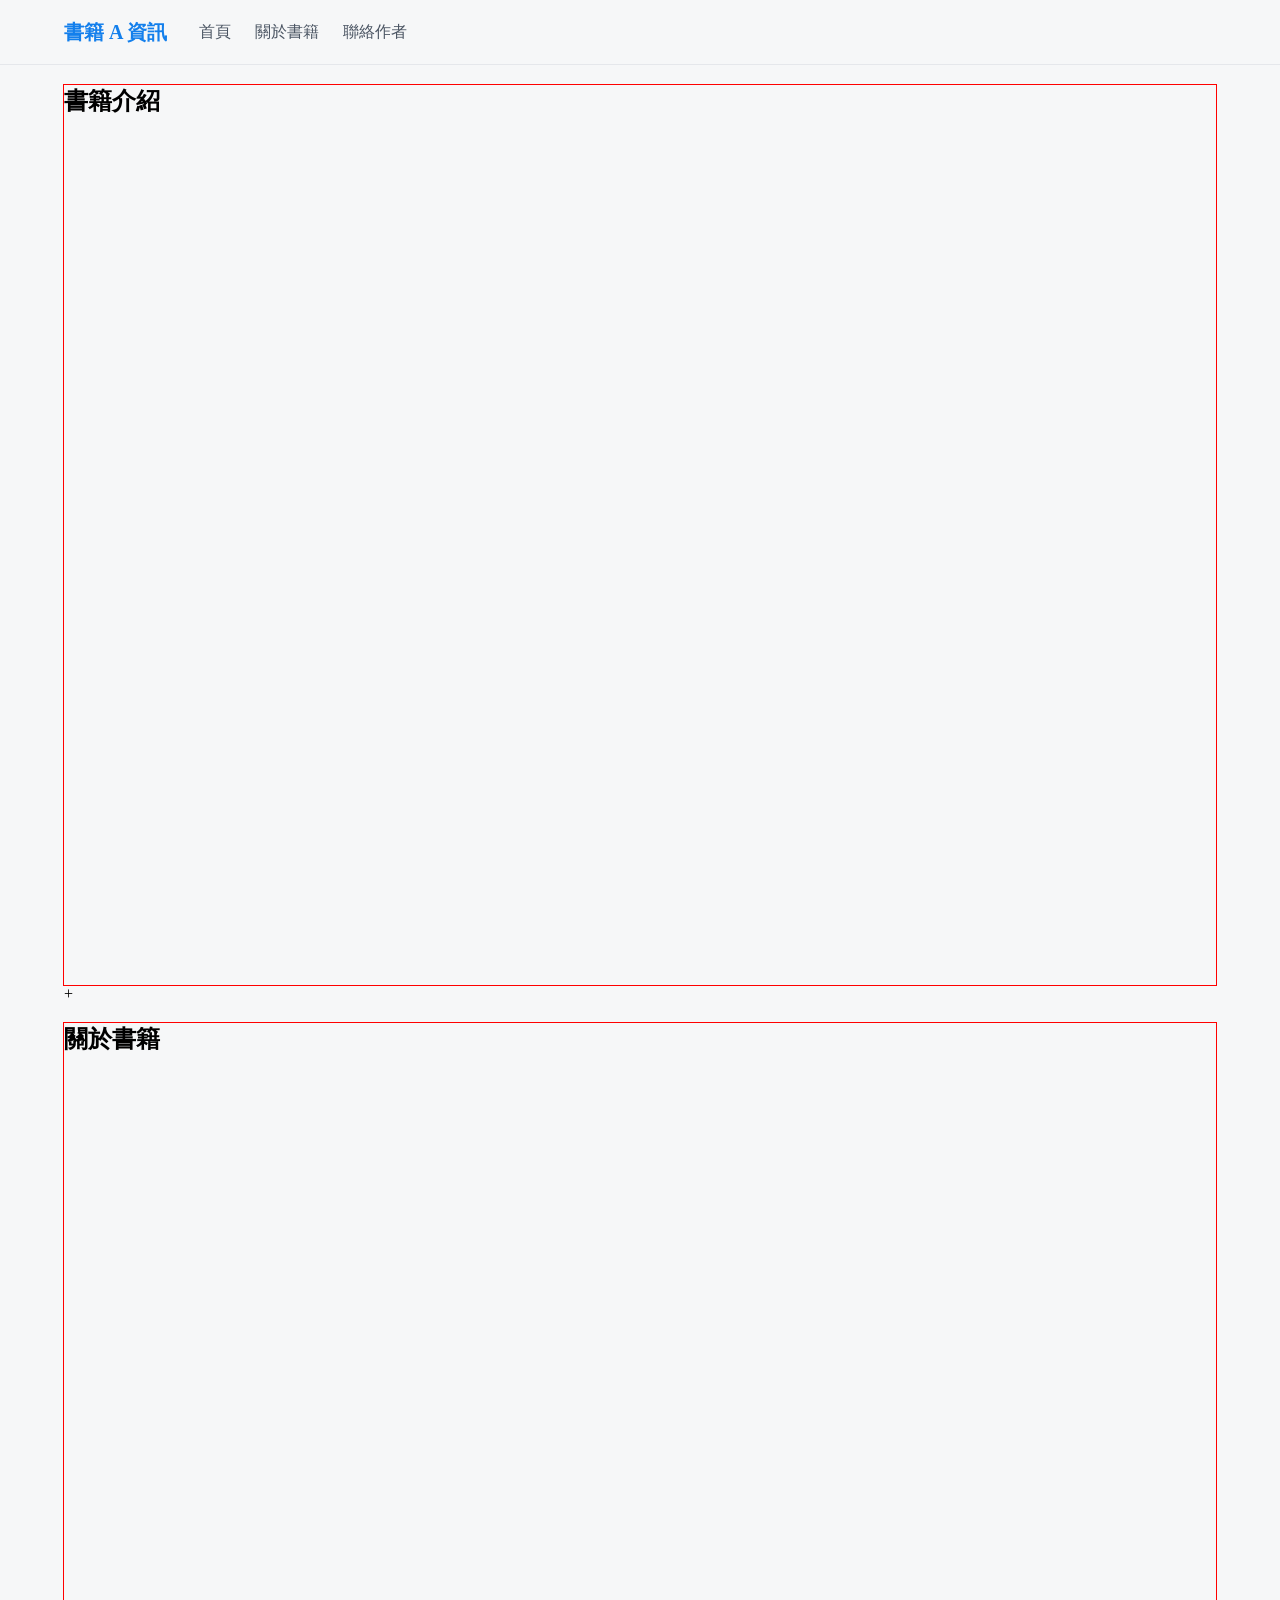
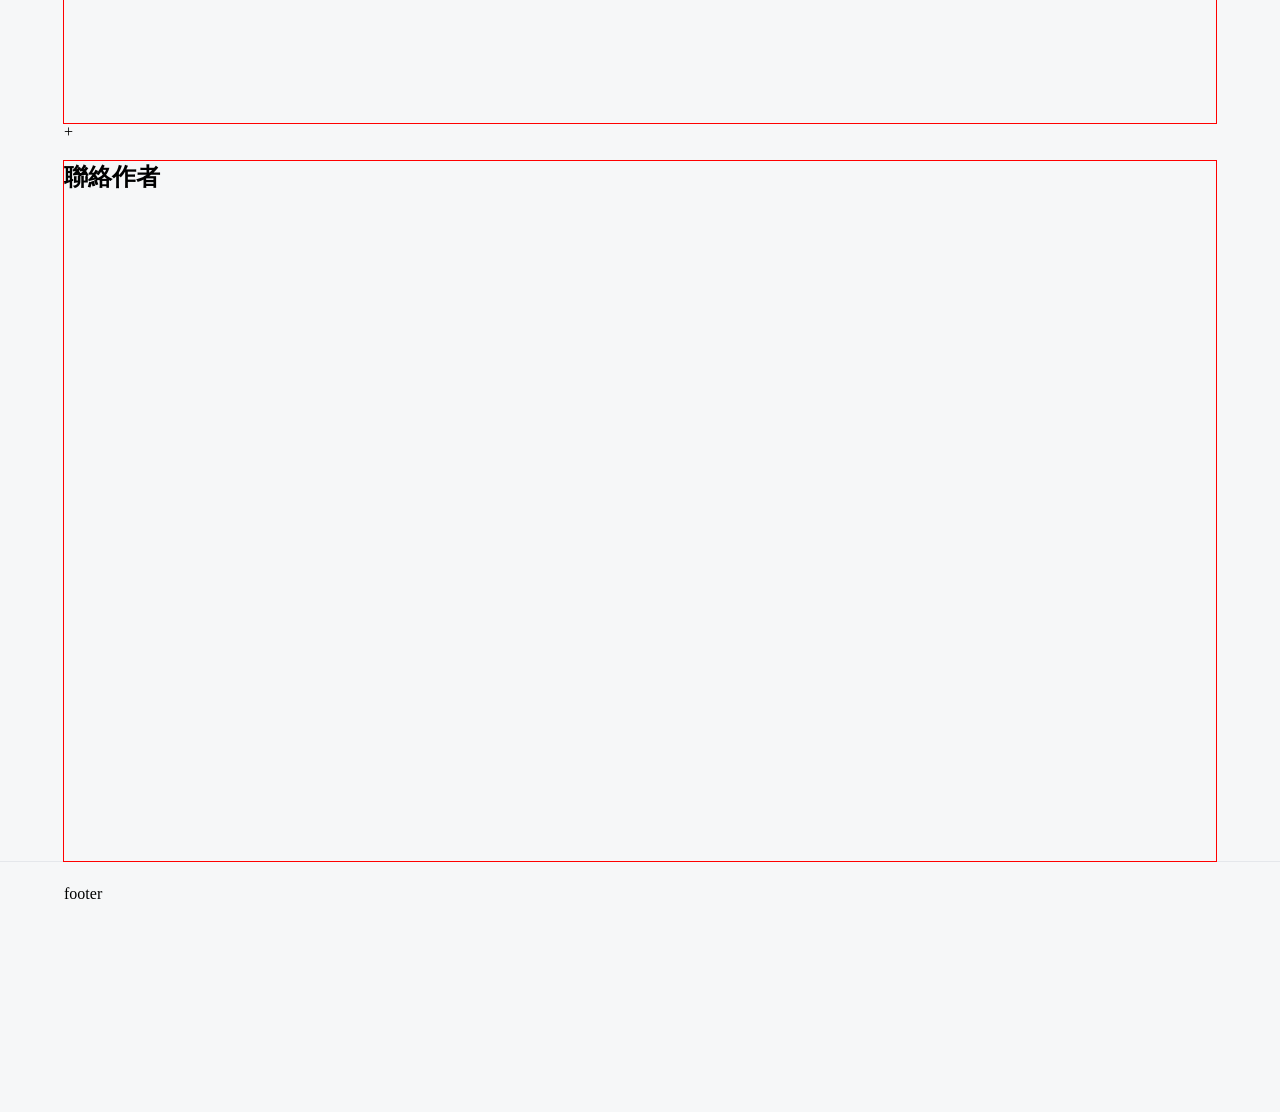
==== src/book.html @ ffba0436 "feat(book): 導覽列項目樣式設定" ====
<!DOCTYPE html>
<html lang="zh-Hant">
  <head>
    <meta charset="UTF-8" />
    <meta name="viewport" content="width=device-width, initial-scale=1.0" />
    <title>書籍 A 資訊</title>
    <link rel="stylesheet" href="book.min.css" />
  </head>
  <body>
    <section>
      <header>
        <div class="container">
          <div>
            <strong class="book-brand">書籍 A 資訊</strong>
            <nav aria-label="書籍頁導覽">
              <a href="#home">首頁</a>
              <a href="#book">關於書籍</a>
              <a href="#contact">聯絡作者</a>
            </nav>
          </div>
        </div>
      </header>
      <main class="wrapper">
        <div id="home" class="home"><h1>書籍介紹</h1></div>
+        <div id="book" class="page"><h2>關於書籍</h2></div>
+        <div id="contact" class="page"><h2>聯絡作者</h2></div>
      </main>
      <footer>
        <div class="container">
          <div>footer</div>
        </div>
      </footer>
    </section>
  </body>
</html>
---- src/book.min.css ----
:root{--primary-color: #137fec;--background-color: #f6f7f8;--text-color: #4b5563;--border-color: #e5e7eb;--gray-color-100: #f3f4f6;--gray-color-500: #6b7280;--header-color: #111827}:root{--search-bar-display: flex;--aside-display: block;--book-min-width: 256px;--container-padding-left: 2rem;--container-padding-right: 2rem;--nav-display: flex}@media(max-width: 1024px){:root{--search-bar-display: none;--aside-display: none;--book-min-width: 200px}}@media(max-width: 640px){:root{--container-padding-left: 1.5rem;--container-padding-right: 1.5rem;--nav-display: none}}header{border-bottom:solid 1px var(--border-color);background-color:var(--background-color);position:sticky;top:0;z-index:50}header div.container>div{gap:2rem}header .book-brand{margin:0px;font-size:1.25rem;font-weight:700;line-height:1.75rem;color:var(--primary-color)}header nav{display:var(--nav-display);gap:1.5rem}section{width:100%}section div.container{max-width:90vw;margin:0px auto;padding-left:var(--container-padding-left);padding-right:var(--container-padding-right)}section div.container>div{width:100%;height:4rem;display:flex;align-items:center}section main.wrapper{max-width:90vw;margin:0 auto;padding-left:var(--container-padding-left);padding-right:var(--container-padding-right)}section main.wrapper>div{outline:solid 1px red}section main.wrapper>div.home{height:100vh}section main.wrapper>div.page{min-height:700px}a{color:var(--text-color);text-decoration:inherit}a:hover{color:var(--primary-color)}footer{border-top:1px solid var(--border-color);height:250px}html,body{margin:0;padding:0}body{background-color:var(--background-color)}/*# sourceMappingURL=book.min.css.map */
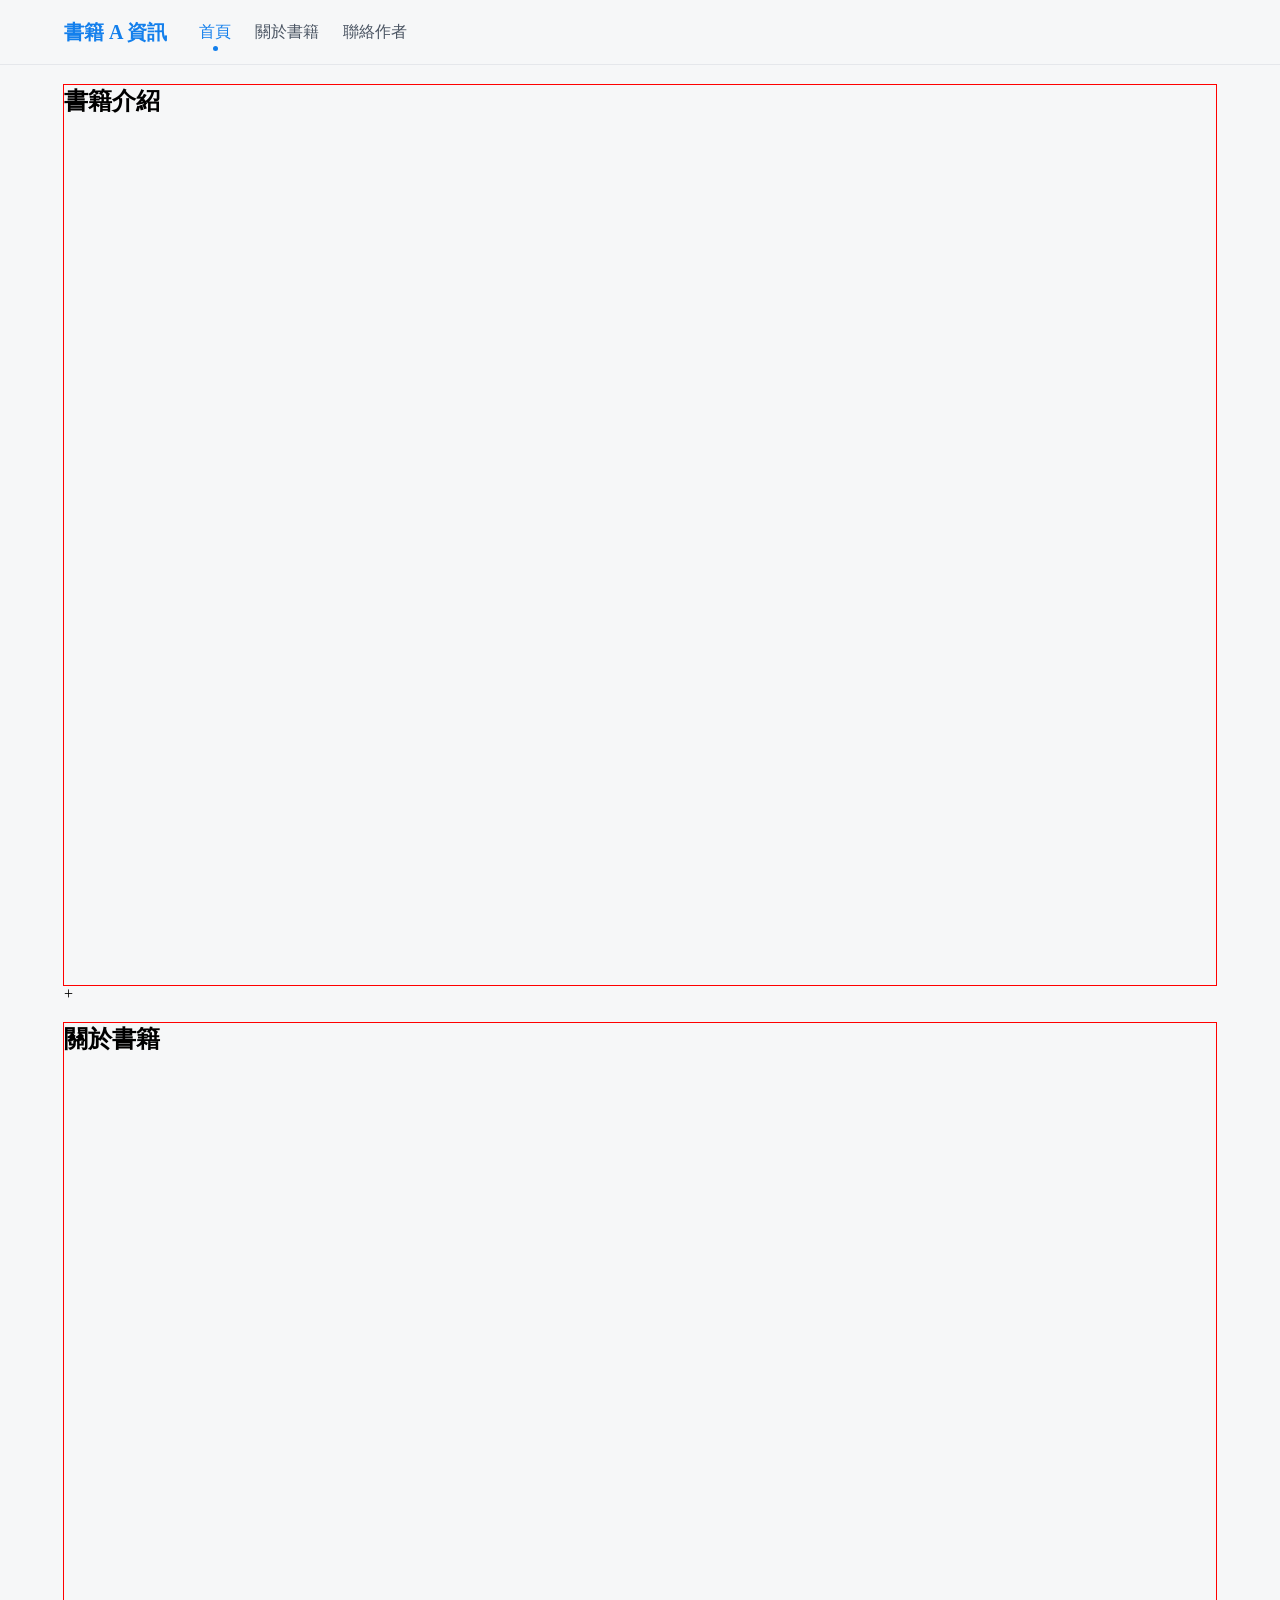
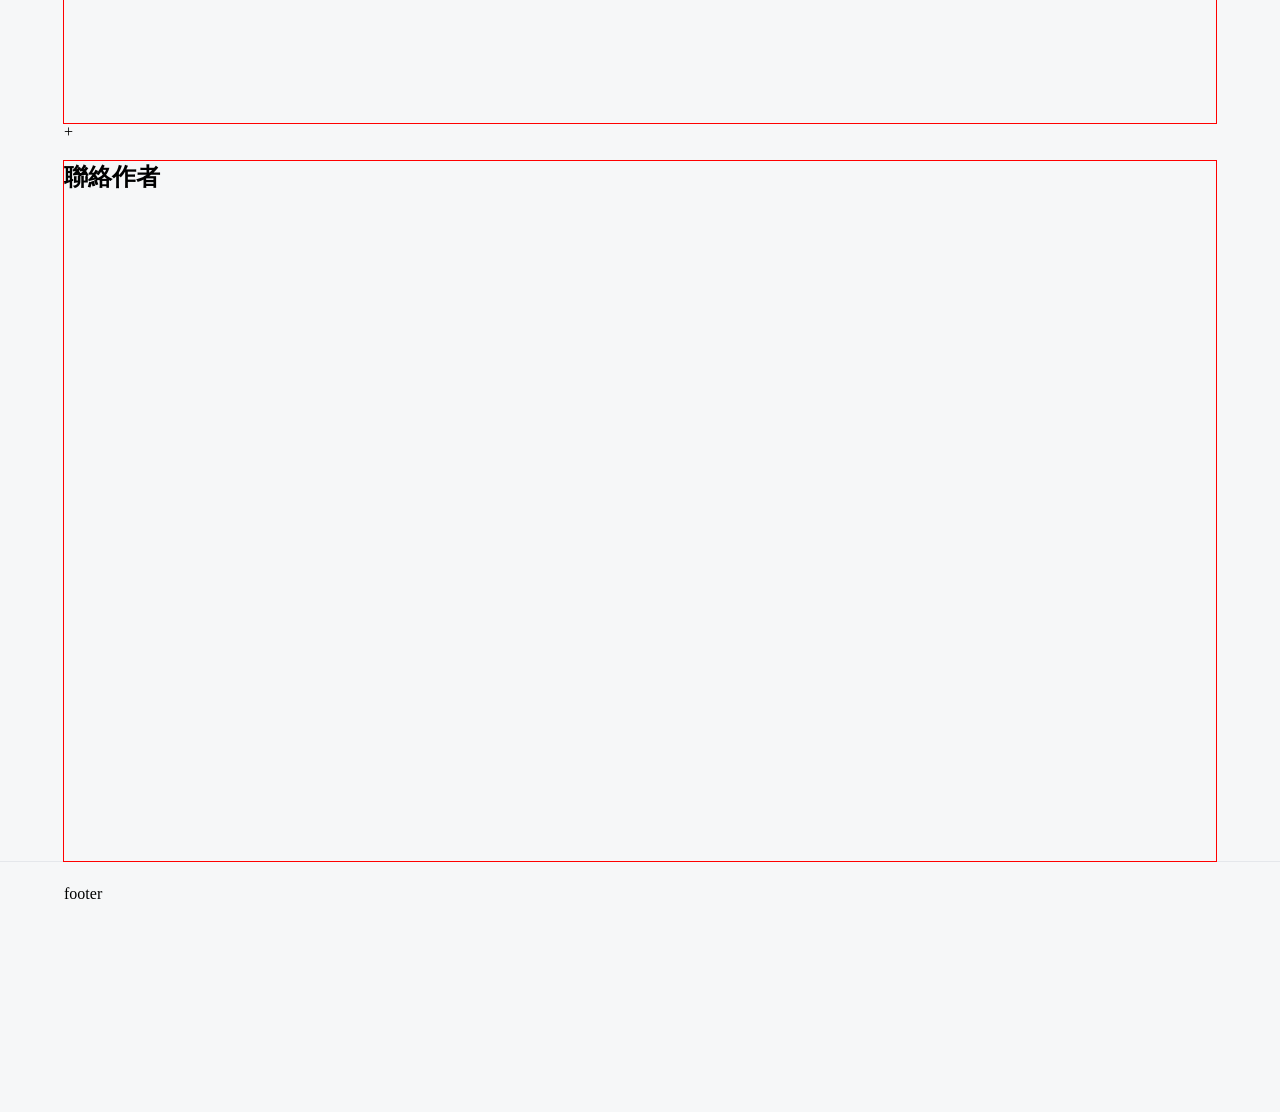
==== commit 73178d89: "feat(book): 目前瀏覽項目樣式設定" ====
--- a/src/book.html
+++ b/src/book.html
@@ -13,7 +13,7 @@
           <div>
             <strong class="book-brand">書籍 A 資訊</strong>
             <nav aria-label="書籍頁導覽">
-              <a href="#home">首頁</a>
+              <a href="#home" class="active">首頁</a>
               <a href="#book">關於書籍</a>
               <a href="#contact">聯絡作者</a>
             </nav>
--- a/src/book.min.css
+++ b/src/book.min.css
@@ -1 +1 @@
-:root{--primary-color: #137fec;--background-color: #f6f7f8;--text-color: #4b5563;--border-color: #e5e7eb;--gray-color-100: #f3f4f6;--gray-color-500: #6b7280;--header-color: #111827}:root{--search-bar-display: flex;--aside-display: block;--book-min-width: 256px;--container-padding-left: 2rem;--container-padding-right: 2rem;--nav-display: flex}@media(max-width: 1024px){:root{--search-bar-display: none;--aside-display: none;--book-min-width: 200px}}@media(max-width: 640px){:root{--container-padding-left: 1.5rem;--container-padding-right: 1.5rem;--nav-display: none}}header{border-bottom:solid 1px var(--border-color);background-color:var(--background-color);position:sticky;top:0;z-index:50}header div.container>div{gap:2rem}header .book-brand{margin:0px;font-size:1.25rem;font-weight:700;line-height:1.75rem;color:var(--primary-color)}header nav{display:var(--nav-display);gap:1.5rem}section{width:100%}section div.container{max-width:90vw;margin:0px auto;padding-left:var(--container-padding-left);padding-right:var(--container-padding-right)}section div.container>div{width:100%;height:4rem;display:flex;align-items:center}section main.wrapper{max-width:90vw;margin:0 auto;padding-left:var(--container-padding-left);padding-right:var(--container-padding-right)}section main.wrapper>div{outline:solid 1px red}section main.wrapper>div.home{height:100vh}section main.wrapper>div.page{min-height:700px}a{color:var(--text-color);text-decoration:inherit}a:hover{color:var(--primary-color)}footer{border-top:1px solid var(--border-color);height:250px}html,body{margin:0;padding:0}body{background-color:var(--background-color)}/*# sourceMappingURL=book.min.css.map */+:root{--primary-color: #137fec;--background-color: #f6f7f8;--text-color: #4b5563;--border-color: #e5e7eb;--gray-color-100: #f3f4f6;--gray-color-500: #6b7280;--header-color: #111827}:root{--search-bar-display: flex;--aside-display: block;--book-min-width: 256px;--container-padding-left: 2rem;--container-padding-right: 2rem;--nav-display: flex}@media(max-width: 1024px){:root{--search-bar-display: none;--aside-display: none;--book-min-width: 200px}}@media(max-width: 640px){:root{--container-padding-left: 1.5rem;--container-padding-right: 1.5rem;--nav-display: none}}header{border-bottom:solid 1px var(--border-color);background-color:var(--background-color);position:sticky;top:0;z-index:50}header div.container>div{gap:2rem}header .book-brand{margin:0px;font-size:1.25rem;font-weight:700;line-height:1.75rem;color:var(--primary-color)}header nav{display:var(--nav-display);gap:1.5rem}header nav .active{position:relative;color:var(--primary-color)}header nav .active::after{content:"";width:5px;height:5px;background-color:var(--primary-color);border-radius:50%;position:absolute;left:calc(50% - 2.5px);bottom:-8px}section{width:100%}section div.container{max-width:90vw;margin:0px auto;padding-left:var(--container-padding-left);padding-right:var(--container-padding-right)}section div.container>div{width:100%;height:4rem;display:flex;align-items:center}section main.wrapper{max-width:90vw;margin:0 auto;padding-left:var(--container-padding-left);padding-right:var(--container-padding-right)}section main.wrapper>div{outline:solid 1px red}section main.wrapper>div[id]{scroll-margin-top:var(--book-header-offset)}section main.wrapper>div.home{height:100vh}section main.wrapper>div.page{min-height:700px}a{color:var(--text-color);text-decoration:inherit}a:hover{color:var(--primary-color)}footer{border-top:1px solid var(--border-color);height:250px}html,body{margin:0;padding:0}html{--book-header-offset: 5rem;scroll-behavior:smooth}body{background-color:var(--background-color)}@media(prefers-reduced-motion: reduce){html{scroll-behavior:auto}}/*# sourceMappingURL=book.min.css.map */
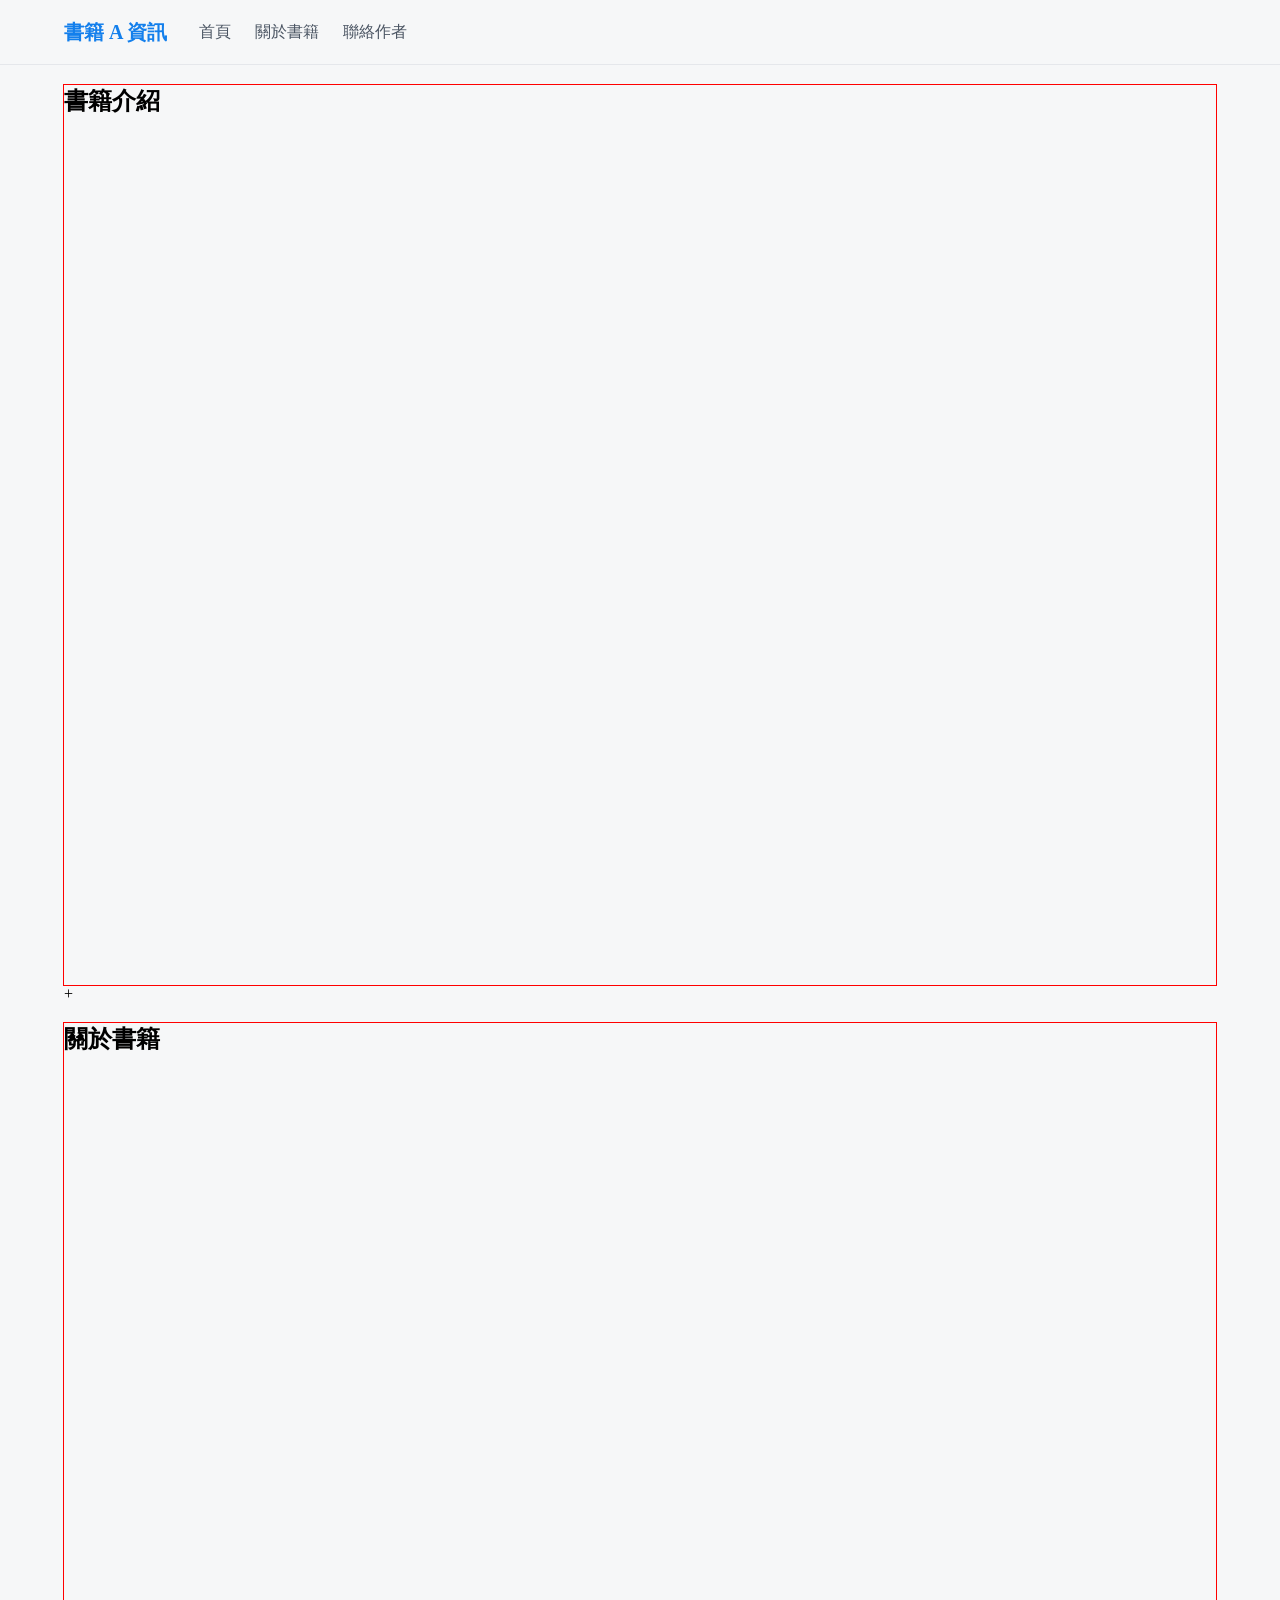
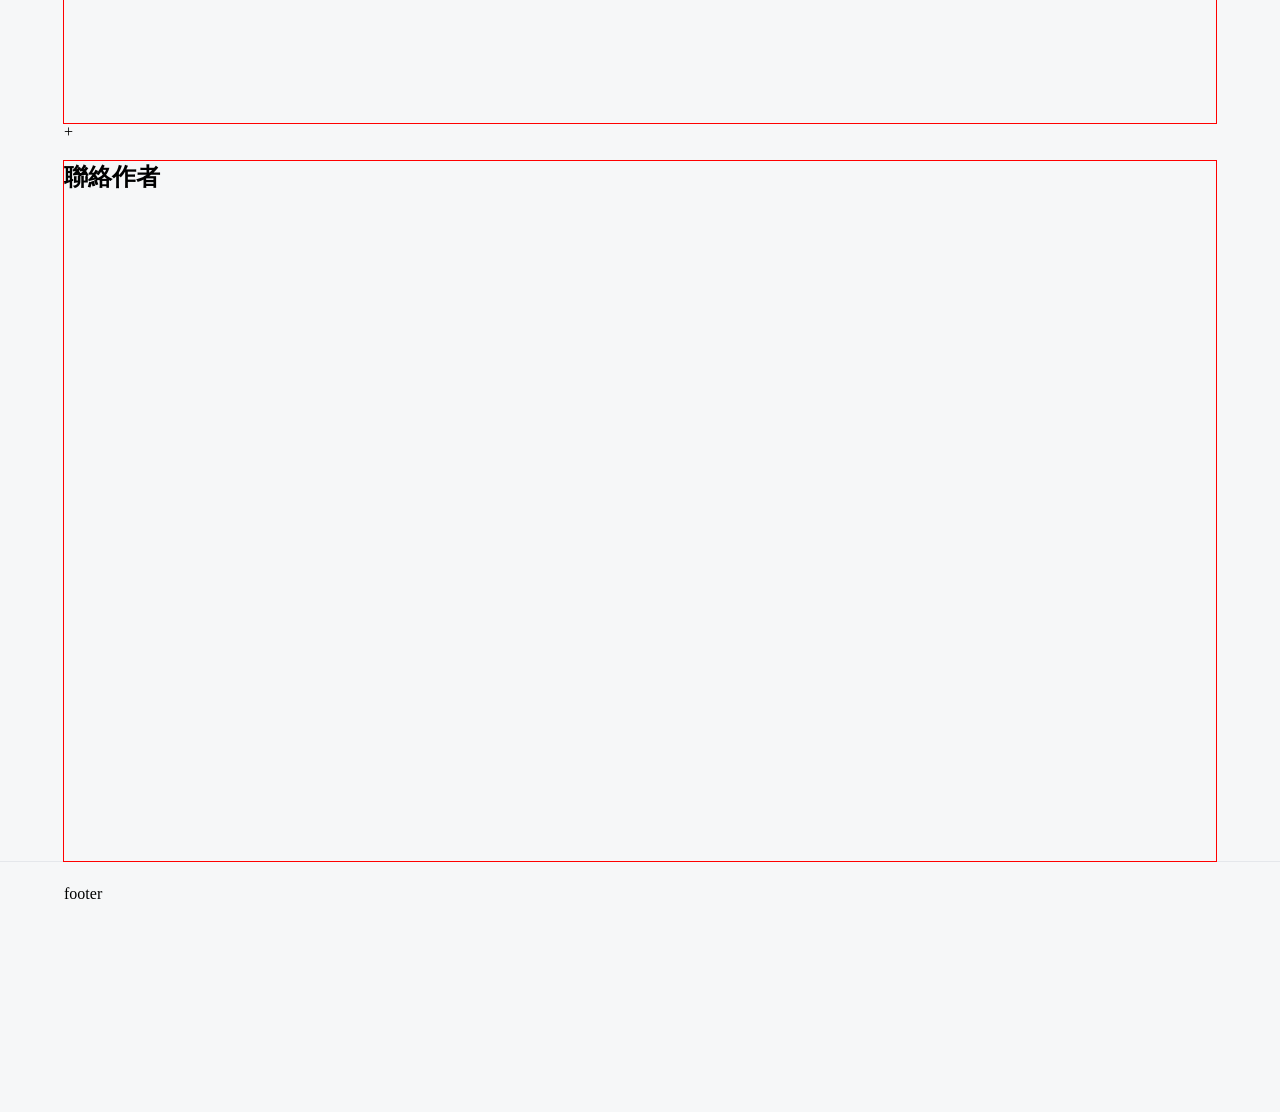
==== commit 61c1d1a9: "feat(book): 導覽列目前項目切換實作" ====
--- a/src/book.html
+++ b/src/book.html
@@ -31,5 +31,6 @@
         </div>
       </footer>
     </section>
+    <script src="./main.js"></script>
   </body>
 </html>
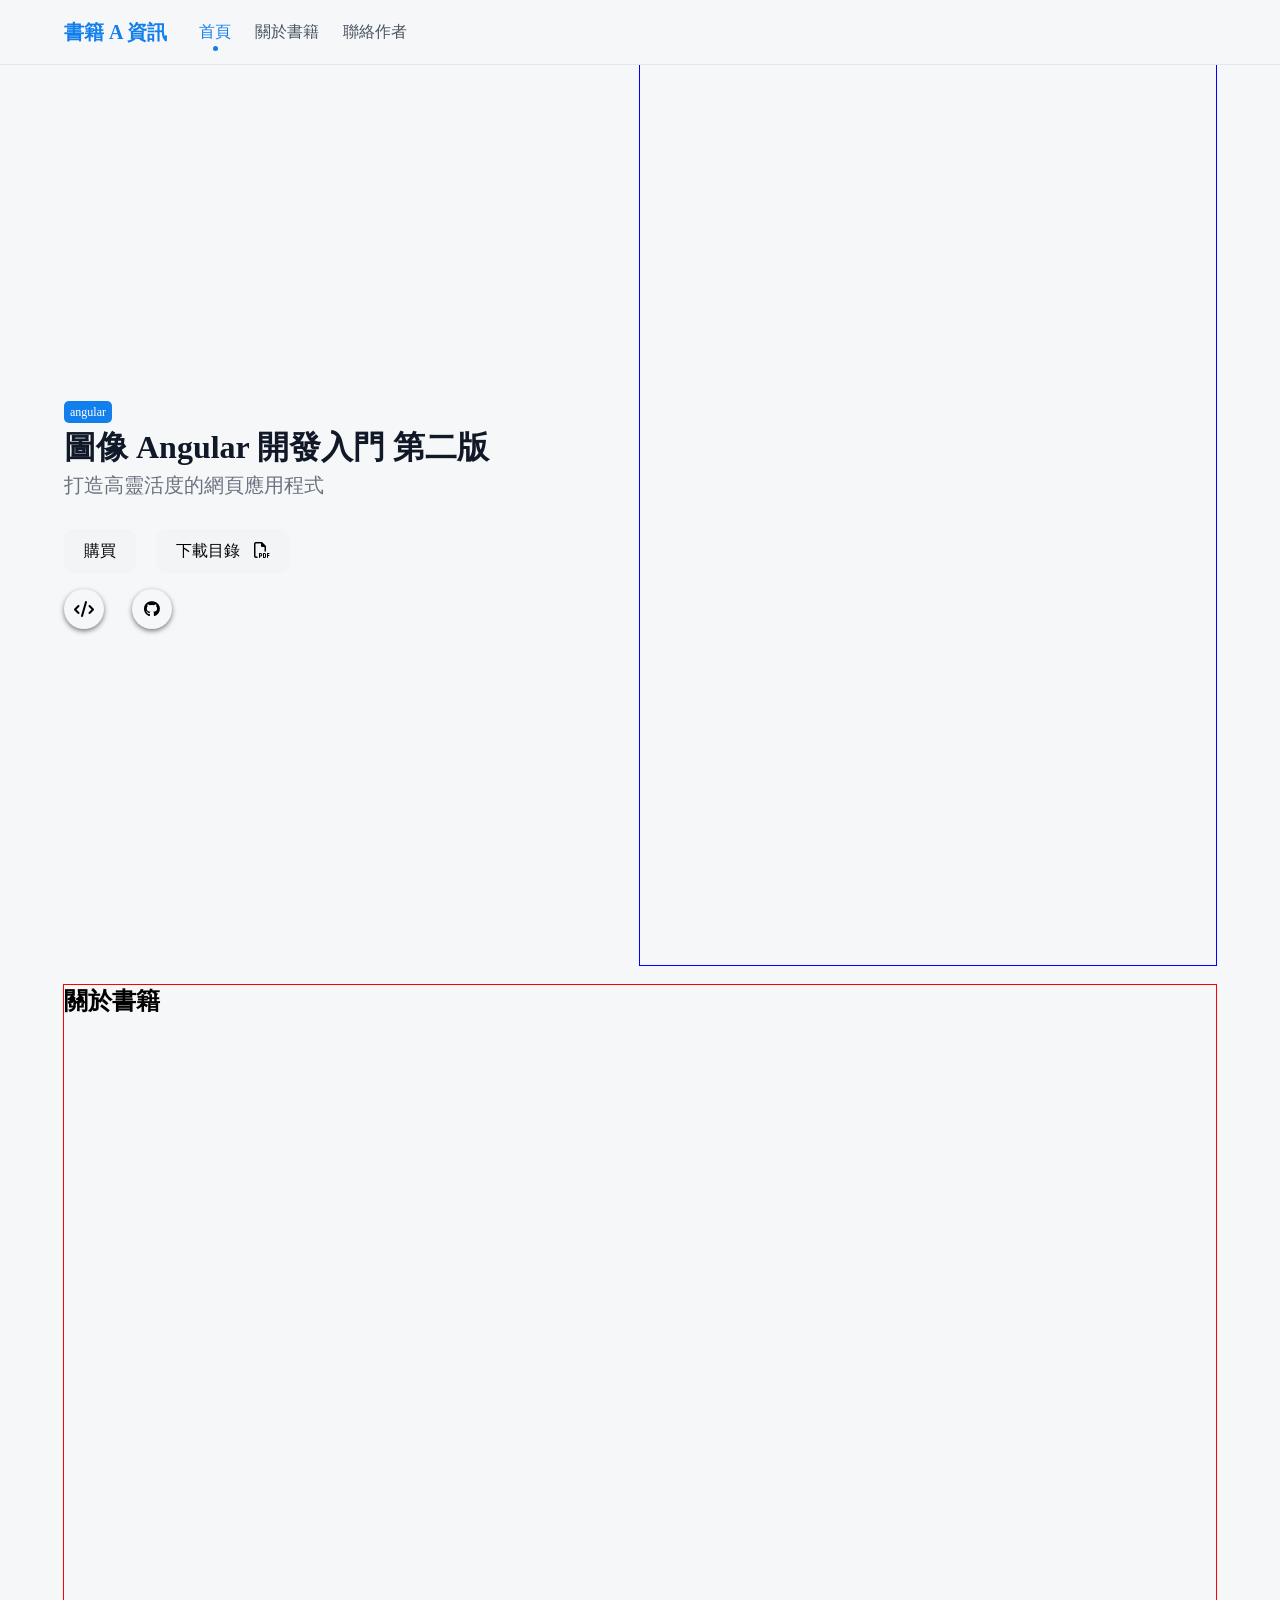
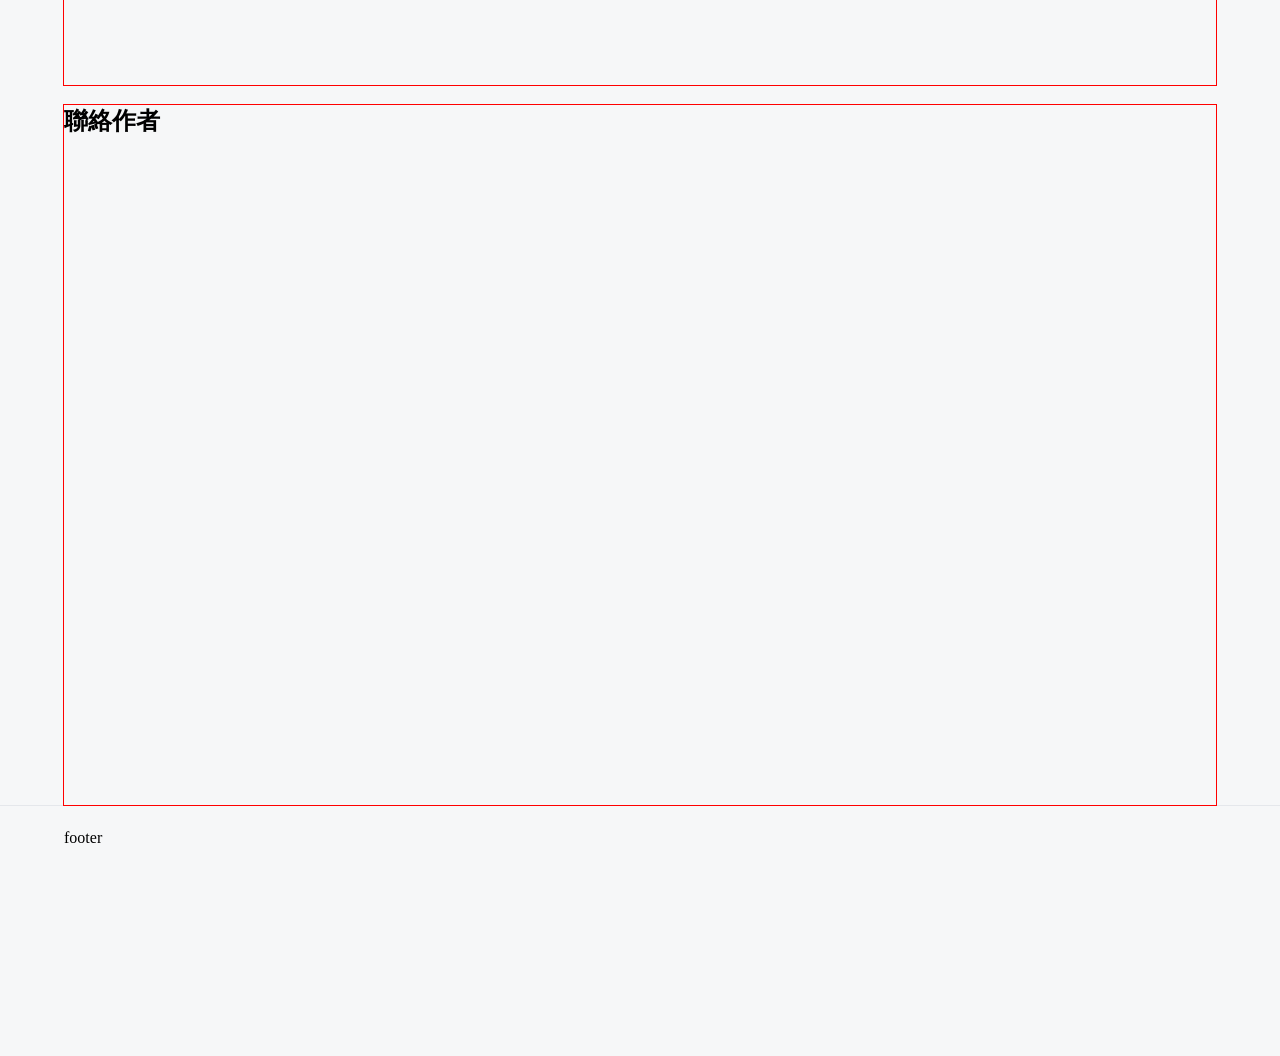
==== commit 27a7f7b6: "feat(book): 首頁文字結構與樣式設定" ====
--- a/src/book.html
+++ b/src/book.html
@@ -5,6 +5,7 @@
     <meta name="viewport" content="width=device-width, initial-scale=1.0" />
     <title>書籍 A 資訊</title>
     <link rel="stylesheet" href="book.min.css" />
+    <link rel="stylesheet" href="https://cdnjs.cloudflare.com/ajax/libs/font-awesome/6.6.0/css/all.min.css" />
   </head>
   <body>
     <section>
@@ -21,9 +22,24 @@
         </div>
       </header>
       <main class="wrapper">
-        <div id="home" class="home"><h1>書籍介紹</h1></div>
-+        <div id="book" class="page"><h2>關於書籍</h2></div>
-+        <div id="contact" class="page"><h2>聯絡作者</h2></div>
+        <div id="home" class="home">
+          <div class="text">
+            <span>angular</span>
+            <h3>圖像 Angular 開發入門 第二版</h3>
+            <strong>打造高靈活度的網頁應用程式</strong>
+            <div class="button">
+              <button type="button">購買</button>
+              <button type="button">下載目錄 <i class="fa-regular fa-file-pdf"></i></button>
+            </div>
+            <div class="icons">
+              <div class="icon"><i class="fa-solid fa-code"></i></div>
+              <div class="icon"><i class="fa-brands fa-github"></i></div>
+            </div>
+          </div>
+          <div class="image"></div>
+        </div>
+        <div id="book" class="page"><h2>關於書籍</h2></div>
+        <div id="contact" class="page"><h2>聯絡作者</h2></div>
       </main>
       <footer>
         <div class="container">
--- a/src/book.min.css
+++ b/src/book.min.css
@@ -1 +1 @@
-:root{--primary-color: #137fec;--background-color: #f6f7f8;--text-color: #4b5563;--border-color: #e5e7eb;--gray-color-100: #f3f4f6;--gray-color-500: #6b7280;--header-color: #111827}:root{--search-bar-display: flex;--aside-display: block;--book-min-width: 256px;--container-padding-left: 2rem;--container-padding-right: 2rem;--nav-display: flex}@media(max-width: 1024px){:root{--search-bar-display: none;--aside-display: none;--book-min-width: 200px}}@media(max-width: 640px){:root{--container-padding-left: 1.5rem;--container-padding-right: 1.5rem;--nav-display: none}}header{border-bottom:solid 1px var(--border-color);background-color:var(--background-color);position:sticky;top:0;z-index:50}header div.container>div{gap:2rem}header .book-brand{margin:0px;font-size:1.25rem;font-weight:700;line-height:1.75rem;color:var(--primary-color)}header nav{display:var(--nav-display);gap:1.5rem}header nav .active{position:relative;color:var(--primary-color)}header nav .active::after{content:"";width:5px;height:5px;background-color:var(--primary-color);border-radius:50%;position:absolute;left:calc(50% - 2.5px);bottom:-8px}section{width:100%}section div.container{max-width:90vw;margin:0px auto;padding-left:var(--container-padding-left);padding-right:var(--container-padding-right)}section div.container>div{width:100%;height:4rem;display:flex;align-items:center}section main.wrapper{max-width:90vw;margin:0 auto;padding-left:var(--container-padding-left);padding-right:var(--container-padding-right)}section main.wrapper>div{outline:solid 1px red}section main.wrapper>div[id]{scroll-margin-top:var(--book-header-offset)}section main.wrapper>div.home{height:100vh}section main.wrapper>div.page{min-height:700px}a{color:var(--text-color);text-decoration:inherit}a:hover{color:var(--primary-color)}footer{border-top:1px solid var(--border-color);height:250px}html,body{margin:0;padding:0}html{--book-header-offset: 5rem;scroll-behavior:smooth}body{background-color:var(--background-color)}@media(prefers-reduced-motion: reduce){html{scroll-behavior:auto}}/*# sourceMappingURL=book.min.css.map */+:root{--primary-color: #137fec;--second-color: #aa8e12;--white-color: #fff;--background-color: #f6f7f8;--text-color: #4b5563;--border-color: #e5e7eb;--gray-color-100: #f3f4f6;--gray-color-500: #6b7280;--header-color: #111827}:root{--search-bar-display: flex;--aside-display: block;--book-min-width: 256px;--container-padding-left: 2rem;--container-padding-right: 2rem;--nav-display: flex}@media(max-width: 1024px){:root{--search-bar-display: none;--aside-display: none;--book-min-width: 200px}}@media(max-width: 640px){:root{--container-padding-left: 1.5rem;--container-padding-right: 1.5rem;--nav-display: none}}header{border-bottom:solid 1px var(--border-color);background-color:var(--background-color);position:sticky;top:0;z-index:50}header div.container>div{gap:2rem}header .book-brand{margin:0px;font-size:1.25rem;font-weight:700;line-height:1.75rem;color:var(--primary-color)}header nav{display:var(--nav-display);gap:1.5rem}header nav .active{position:relative;color:var(--primary-color)}header nav .active::after{content:"";width:5px;height:5px;background-color:var(--primary-color);border-radius:50%;position:absolute;left:calc(50% - 2.5px);bottom:-8px}section{width:100%}section div.container{max-width:90vw;margin:0px auto;padding-left:var(--container-padding-left);padding-right:var(--container-padding-right)}section div.container>div{width:100%;height:4rem;display:flex;align-items:center}section main.wrapper{max-width:90vw;margin:0 auto;padding-left:var(--container-padding-left);padding-right:var(--container-padding-right)}section main.wrapper>div[id]{scroll-margin-top:var(--book-header-offset)}section main.wrapper>div.home{height:100vh}section main.wrapper>div.page{outline:solid 1px red;min-height:700px}a{color:var(--text-color);text-decoration:inherit}a:hover{color:var(--primary-color)}footer{border-top:1px solid var(--border-color);height:250px}div.home{display:flex;justify-content:space-between}div.home>div{width:50%}div.home>div.text{display:flex;flex-direction:column;justify-content:center}div.home>div.text>span{align-self:flex-start;background-color:var(--primary-color);color:var(--white-color);padding:3px 6px;font-size:.75rem;font-weight:400;line-height:1rem;border-radius:5px}div.home>div.text h3{margin:0;font-size:2rem;font-weight:700;line-height:3rem;color:var(--header-color)}div.home>div.text strong{font-size:1.25rem;font-weight:400;line-height:1.75rem;margin-bottom:30px;color:var(--gray-color-500)}div.home>div.text div.button{display:flex;gap:1.25rem}div.home>div.text div.button button{font-size:1rem;font-weight:500;line-height:1.25rem;padding:.75rem 1.25rem;background-color:var(--gray-color-100);border:none;border-radius:10px;cursor:pointer}div.home>div.text div.button button:hover{background-color:var(--second-color);color:var(--white-color)}div.home>div.text div.button button>i{margin-left:10px}div.home>div.text div.icons{margin-top:1rem;display:flex;gap:1.75rem}div.home>div.text div.icons .icon{display:flex;justify-content:center;align-items:center;width:40px;height:40px;border-radius:50%;box-shadow:0px 2px 5px 0px rgba(0,0,0,.5);cursor:pointer}div.home>div.image{outline:solid 1px blue}html,body{margin:0;padding:0}html{--book-header-offset: 5rem;scroll-behavior:smooth}body{background-color:var(--background-color)}@media(prefers-reduced-motion: reduce){html{scroll-behavior:auto}}/*# sourceMappingURL=book.min.css.map */
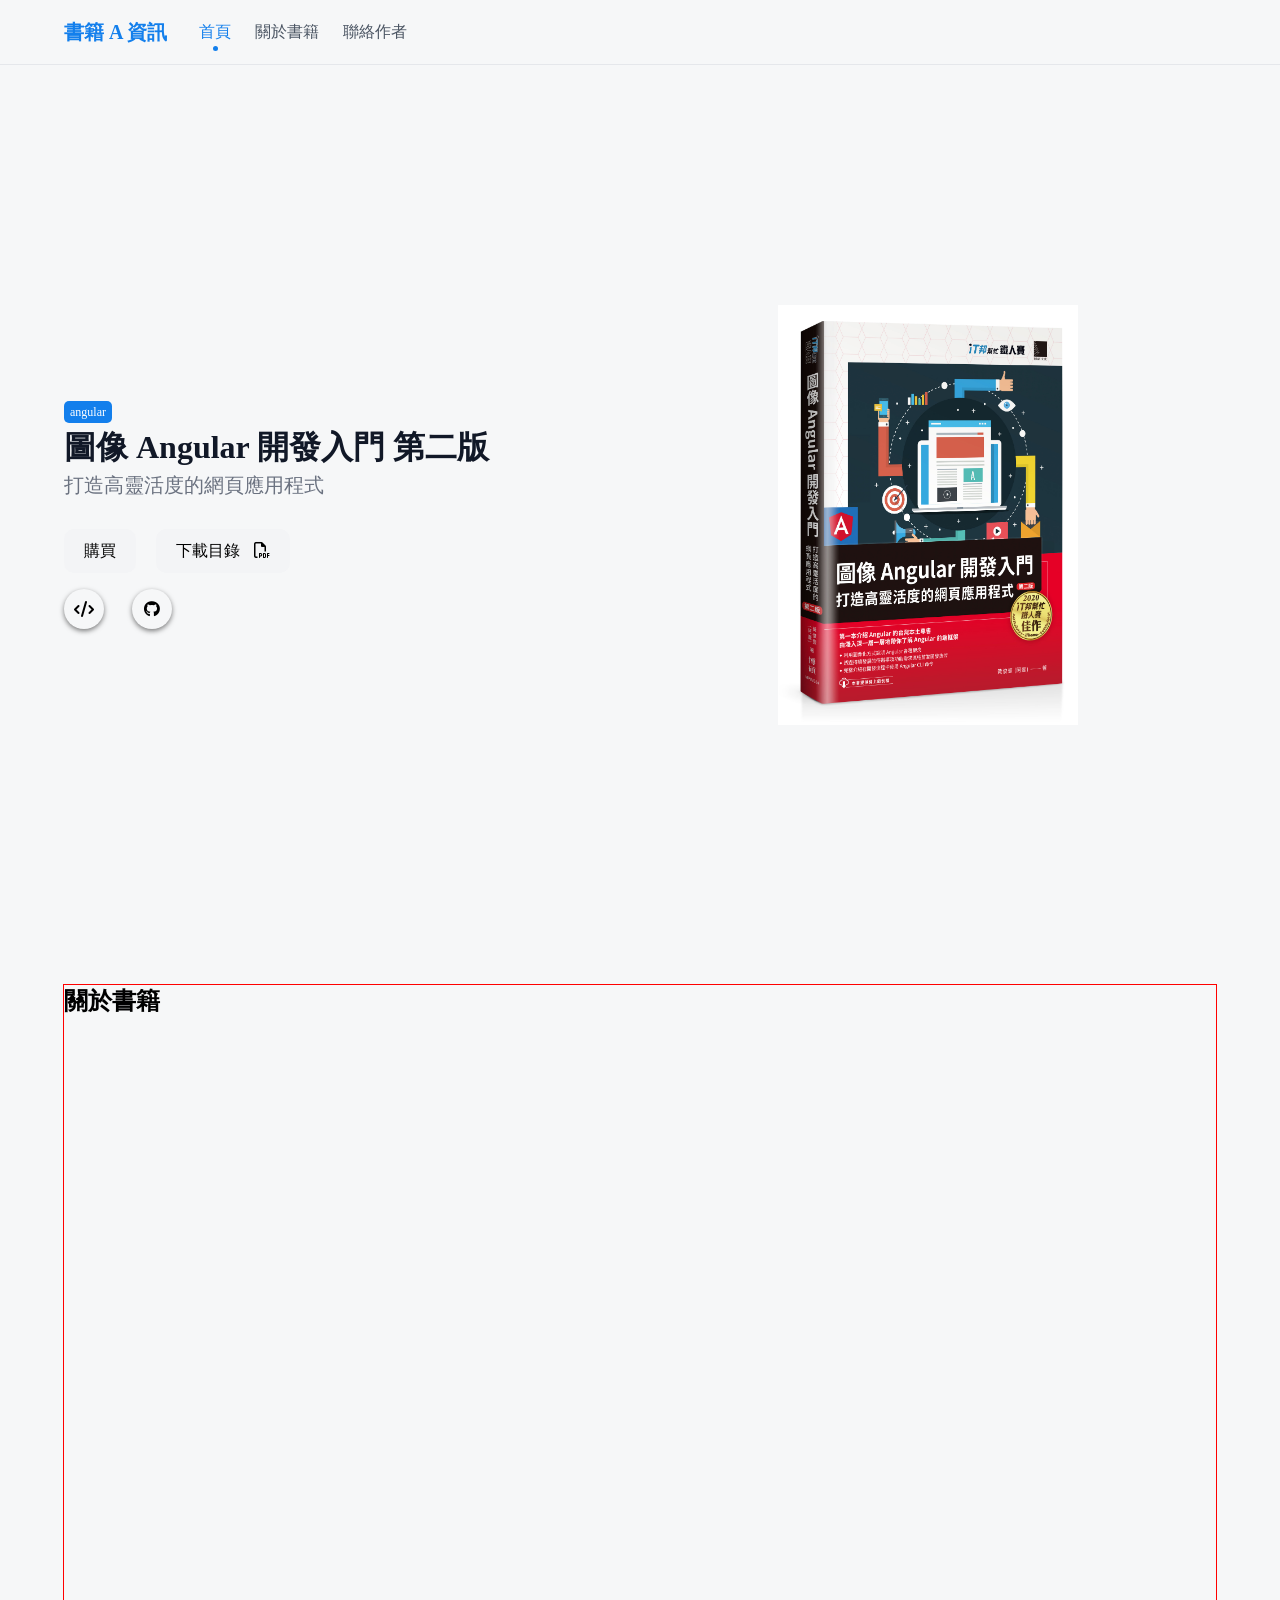
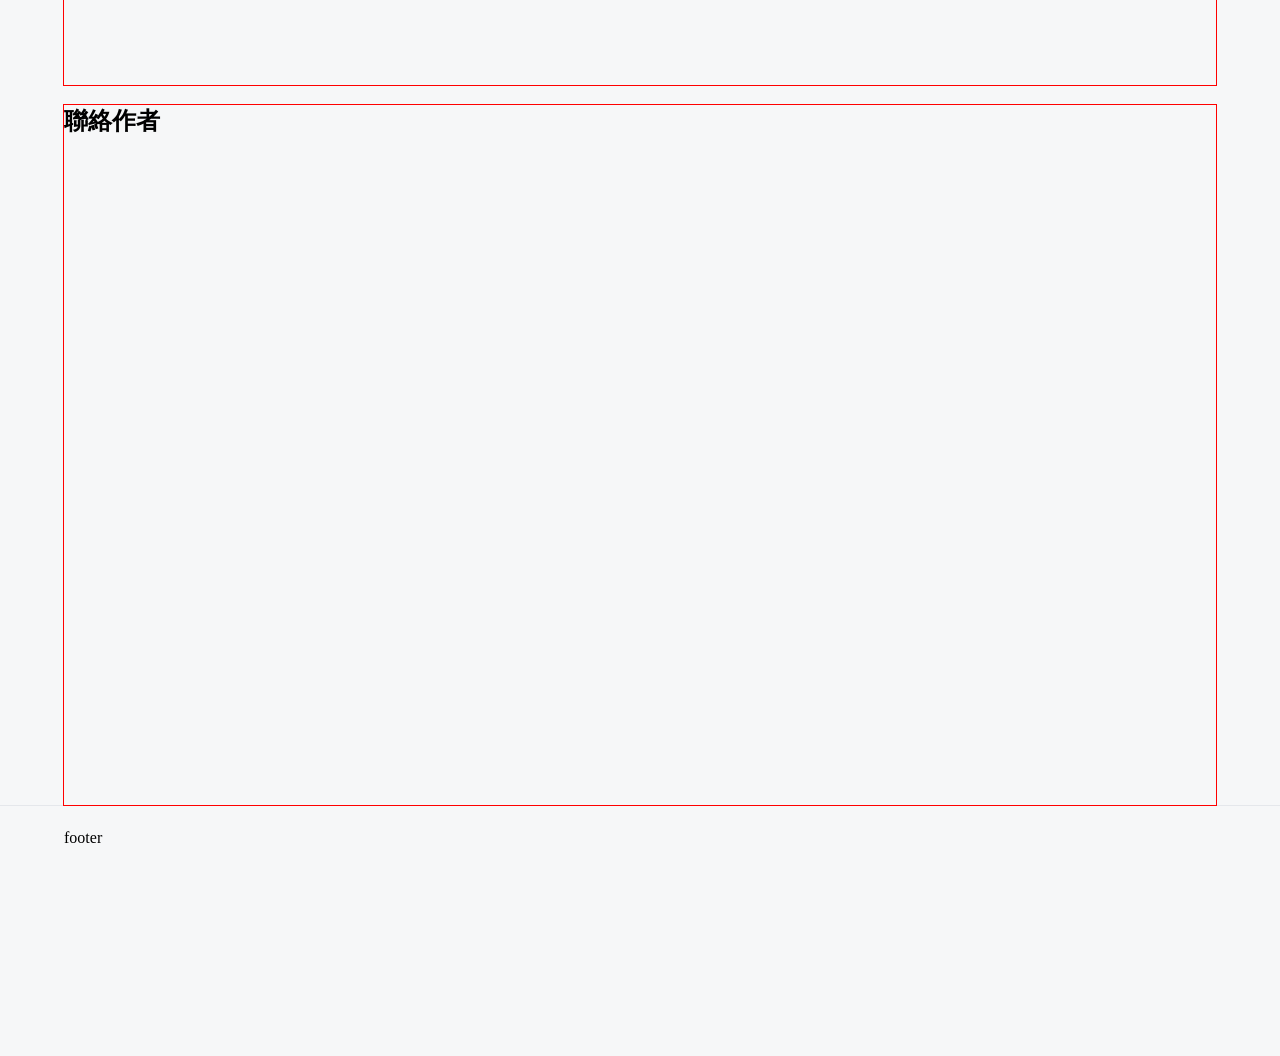
==== commit 2e16722d: "feat(book): 首頁圖片樣式設定" ====
--- a/src/book.html
+++ b/src/book.html
@@ -36,7 +36,9 @@
               <div class="icon"><i class="fa-brands fa-github"></i></div>
             </div>
           </div>
-          <div class="image"></div>
+          <div class="image">
+            <img src="./assets/images/angular.jpg" alt="" srcset="" />
+          </div>
         </div>
         <div id="book" class="page"><h2>關於書籍</h2></div>
         <div id="contact" class="page"><h2>聯絡作者</h2></div>
--- a/src/book.min.css
+++ b/src/book.min.css
@@ -1 +1 @@
-:root{--primary-color: #137fec;--second-color: #aa8e12;--white-color: #fff;--background-color: #f6f7f8;--text-color: #4b5563;--border-color: #e5e7eb;--gray-color-100: #f3f4f6;--gray-color-500: #6b7280;--header-color: #111827}:root{--search-bar-display: flex;--aside-display: block;--book-min-width: 256px;--container-padding-left: 2rem;--container-padding-right: 2rem;--nav-display: flex}@media(max-width: 1024px){:root{--search-bar-display: none;--aside-display: none;--book-min-width: 200px}}@media(max-width: 640px){:root{--container-padding-left: 1.5rem;--container-padding-right: 1.5rem;--nav-display: none}}header{border-bottom:solid 1px var(--border-color);background-color:var(--background-color);position:sticky;top:0;z-index:50}header div.container>div{gap:2rem}header .book-brand{margin:0px;font-size:1.25rem;font-weight:700;line-height:1.75rem;color:var(--primary-color)}header nav{display:var(--nav-display);gap:1.5rem}header nav .active{position:relative;color:var(--primary-color)}header nav .active::after{content:"";width:5px;height:5px;background-color:var(--primary-color);border-radius:50%;position:absolute;left:calc(50% - 2.5px);bottom:-8px}section{width:100%}section div.container{max-width:90vw;margin:0px auto;padding-left:var(--container-padding-left);padding-right:var(--container-padding-right)}section div.container>div{width:100%;height:4rem;display:flex;align-items:center}section main.wrapper{max-width:90vw;margin:0 auto;padding-left:var(--container-padding-left);padding-right:var(--container-padding-right)}section main.wrapper>div[id]{scroll-margin-top:var(--book-header-offset)}section main.wrapper>div.home{height:100vh}section main.wrapper>div.page{outline:solid 1px red;min-height:700px}a{color:var(--text-color);text-decoration:inherit}a:hover{color:var(--primary-color)}footer{border-top:1px solid var(--border-color);height:250px}div.home{display:flex;justify-content:space-between}div.home>div{width:50%}div.home>div.text{display:flex;flex-direction:column;justify-content:center}div.home>div.text>span{align-self:flex-start;background-color:var(--primary-color);color:var(--white-color);padding:3px 6px;font-size:.75rem;font-weight:400;line-height:1rem;border-radius:5px}div.home>div.text h3{margin:0;font-size:2rem;font-weight:700;line-height:3rem;color:var(--header-color)}div.home>div.text strong{font-size:1.25rem;font-weight:400;line-height:1.75rem;margin-bottom:30px;color:var(--gray-color-500)}div.home>div.text div.button{display:flex;gap:1.25rem}div.home>div.text div.button button{font-size:1rem;font-weight:500;line-height:1.25rem;padding:.75rem 1.25rem;background-color:var(--gray-color-100);border:none;border-radius:10px;cursor:pointer}div.home>div.text div.button button:hover{background-color:var(--second-color);color:var(--white-color)}div.home>div.text div.button button>i{margin-left:10px}div.home>div.text div.icons{margin-top:1rem;display:flex;gap:1.75rem}div.home>div.text div.icons .icon{display:flex;justify-content:center;align-items:center;width:40px;height:40px;border-radius:50%;box-shadow:0px 2px 5px 0px rgba(0,0,0,.5);cursor:pointer}div.home>div.image{outline:solid 1px blue}html,body{margin:0;padding:0}html{--book-header-offset: 5rem;scroll-behavior:smooth}body{background-color:var(--background-color)}@media(prefers-reduced-motion: reduce){html{scroll-behavior:auto}}/*# sourceMappingURL=book.min.css.map */+:root{--primary-color: #137fec;--second-color: #aa8e12;--white-color: #fff;--background-color: #f6f7f8;--text-color: #4b5563;--border-color: #e5e7eb;--gray-color-100: #f3f4f6;--gray-color-500: #6b7280;--header-color: #111827}:root{--search-bar-display: flex;--aside-display: block;--book-min-width: 256px;--container-padding-left: 2rem;--container-padding-right: 2rem;--nav-display: flex}@media(max-width: 1024px){:root{--search-bar-display: none;--aside-display: none;--book-min-width: 200px}}@media(max-width: 640px){:root{--container-padding-left: 1.5rem;--container-padding-right: 1.5rem;--nav-display: none}}header{border-bottom:solid 1px var(--border-color);background-color:var(--background-color);position:sticky;top:0;z-index:50}header div.container>div{gap:2rem}header .book-brand{margin:0px;font-size:1.25rem;font-weight:700;line-height:1.75rem;color:var(--primary-color)}header nav{display:var(--nav-display);gap:1.5rem}header nav .active{position:relative;color:var(--primary-color)}header nav .active::after{content:"";width:5px;height:5px;background-color:var(--primary-color);border-radius:50%;position:absolute;left:calc(50% - 2.5px);bottom:-8px}section{width:100%}section div.container{max-width:90vw;margin:0px auto;padding-left:var(--container-padding-left);padding-right:var(--container-padding-right)}section div.container>div{width:100%;height:4rem;display:flex;align-items:center}section main.wrapper{max-width:90vw;margin:0 auto;padding-left:var(--container-padding-left);padding-right:var(--container-padding-right)}section main.wrapper>div[id]{scroll-margin-top:var(--book-header-offset)}section main.wrapper>div.home{height:100vh}section main.wrapper>div.page{outline:solid 1px red;min-height:700px}a{color:var(--text-color);text-decoration:inherit}a:hover{color:var(--primary-color)}footer{border-top:1px solid var(--border-color);height:250px}div.home{display:flex;justify-content:space-between}div.home>div{width:50%}div.home>div.text{display:flex;flex-direction:column;justify-content:center}div.home>div.text>span{align-self:flex-start;background-color:var(--primary-color);color:var(--white-color);padding:3px 6px;font-size:.75rem;font-weight:400;line-height:1rem;border-radius:5px}div.home>div.text h3{margin:0;font-size:2rem;font-weight:700;line-height:3rem;color:var(--header-color)}div.home>div.text strong{font-size:1.25rem;font-weight:400;line-height:1.75rem;margin-bottom:30px;color:var(--gray-color-500)}div.home>div.text div.button{display:flex;gap:1.25rem}div.home>div.text div.button button{font-size:1rem;font-weight:500;line-height:1.25rem;padding:.75rem 1.25rem;background-color:var(--gray-color-100);border:none;border-radius:10px;cursor:pointer}div.home>div.text div.button button:hover{background-color:var(--second-color);color:var(--white-color)}div.home>div.text div.button button>i{margin-left:10px}div.home>div.text div.icons{margin-top:1rem;display:flex;gap:1.75rem}div.home>div.text div.icons .icon{display:flex;justify-content:center;align-items:center;width:40px;height:40px;border-radius:50%;box-shadow:0px 2px 5px 0px rgba(0,0,0,.5);cursor:pointer}div.home>div.image{display:flex;justify-content:center;align-items:center}div.home>div.image img{width:300px}html,body{margin:0;padding:0}html{--book-header-offset: 5rem;scroll-behavior:smooth}body{background-color:var(--background-color)}@media(prefers-reduced-motion: reduce){html{scroll-behavior:auto}}/*# sourceMappingURL=book.min.css.map */
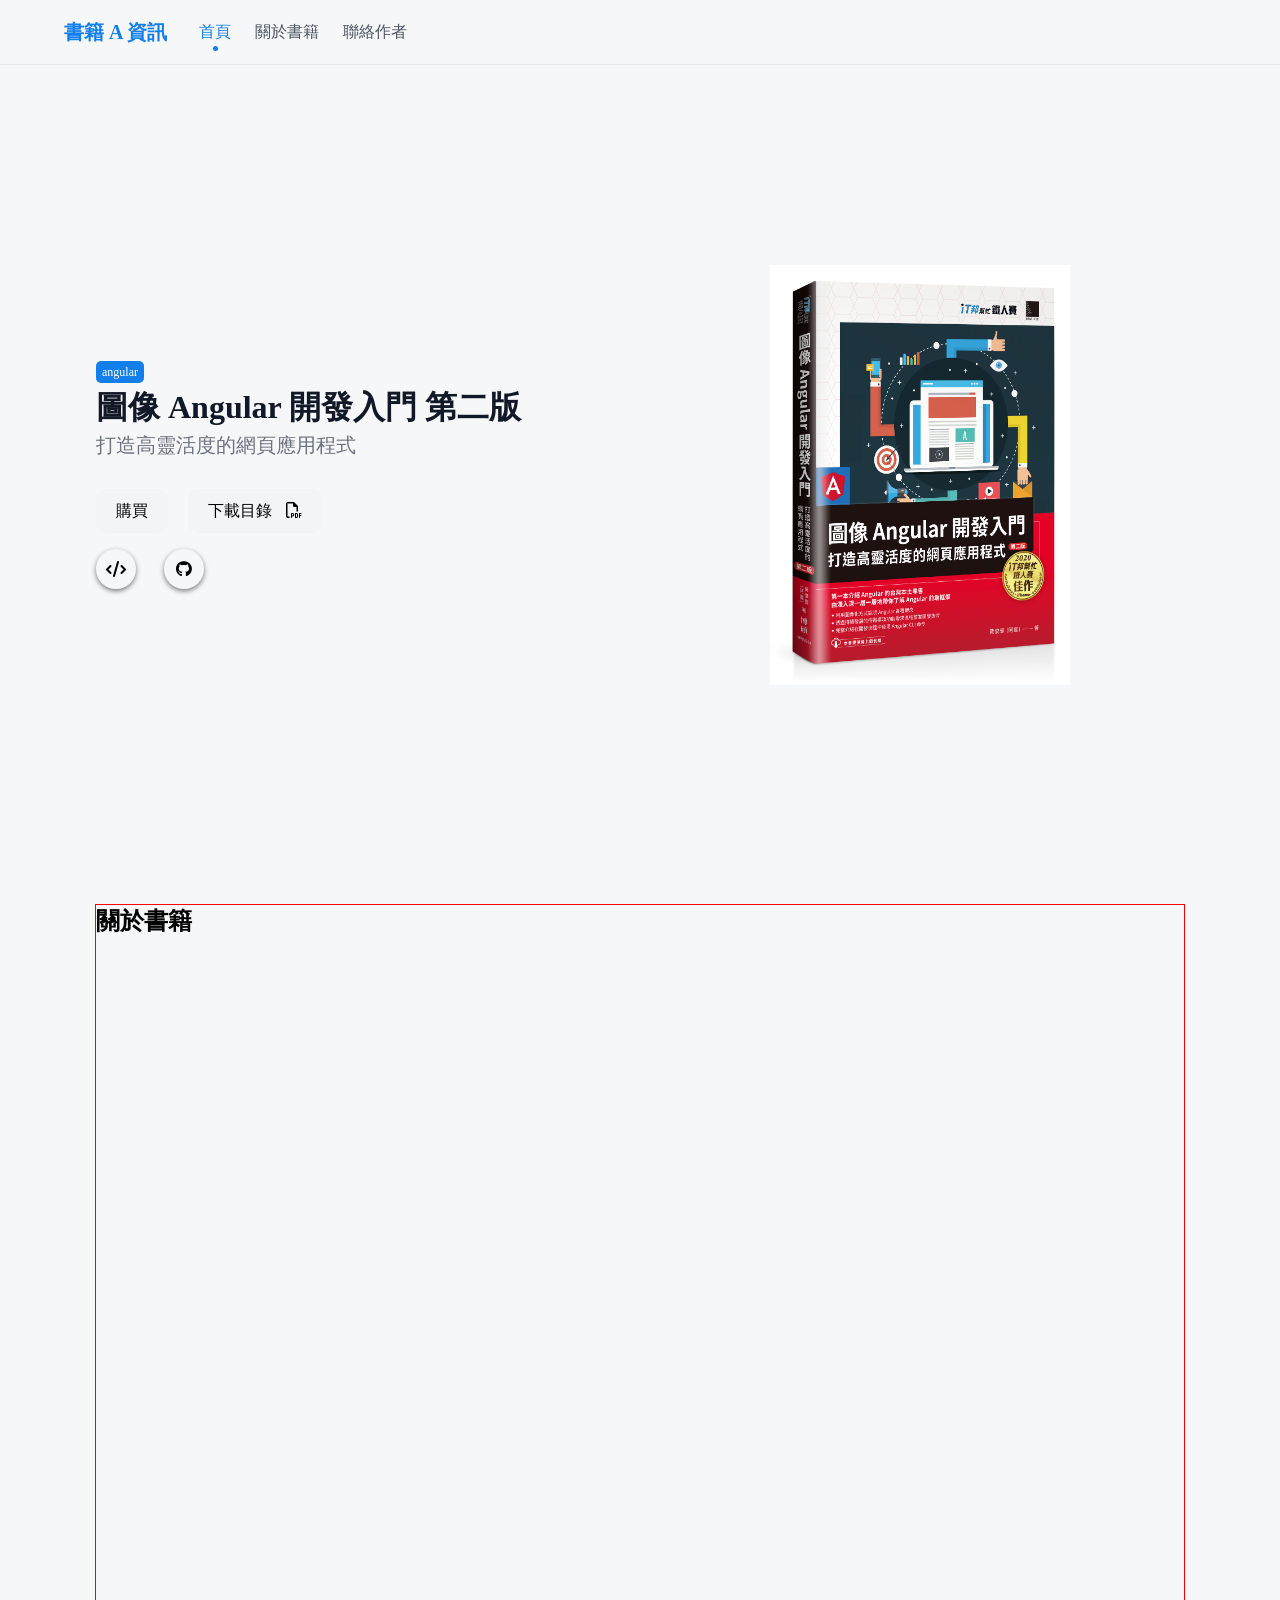
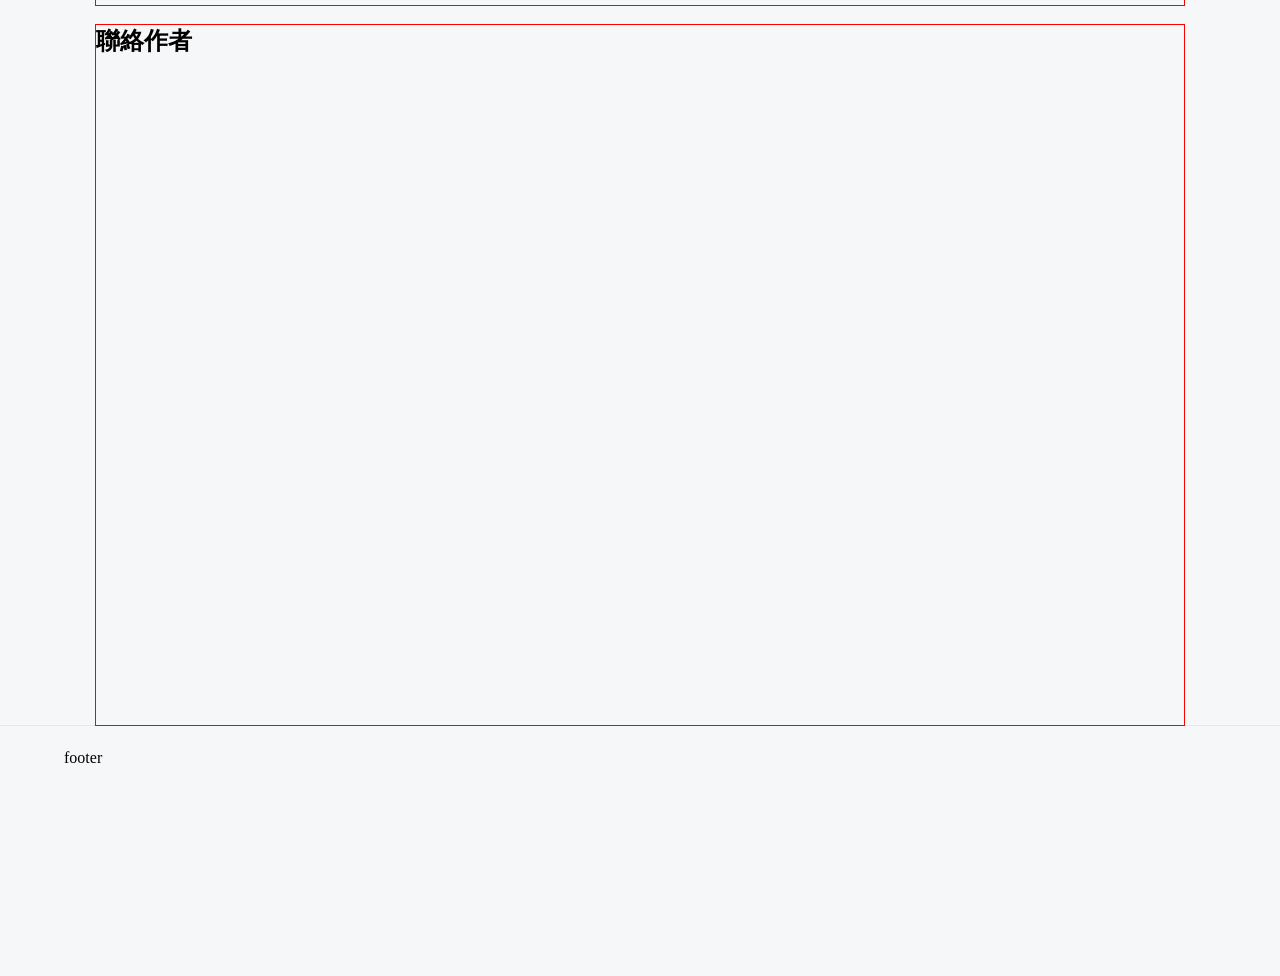
==== commit 1fb3e2c8: "fix(book): 改善首頁長內容與圖片縮放" ====
--- a/src/book.html
+++ b/src/book.html
@@ -37,7 +37,7 @@
             </div>
           </div>
           <div class="image">
-            <img src="./assets/images/angular.jpg" alt="" srcset="" />
+            <img src="./assets/images/angular.jpg" alt="圖像 Angular 開發入門第二版封面" />
           </div>
         </div>
         <div id="book" class="page"><h2>關於書籍</h2></div>
--- a/src/book.min.css
+++ b/src/book.min.css
@@ -1 +1 @@
-:root{--primary-color: #137fec;--second-color: #aa8e12;--white-color: #fff;--background-color: #f6f7f8;--text-color: #4b5563;--border-color: #e5e7eb;--gray-color-100: #f3f4f6;--gray-color-500: #6b7280;--header-color: #111827}:root{--search-bar-display: flex;--aside-display: block;--book-min-width: 256px;--container-padding-left: 2rem;--container-padding-right: 2rem;--nav-display: flex}@media(max-width: 1024px){:root{--search-bar-display: none;--aside-display: none;--book-min-width: 200px}}@media(max-width: 640px){:root{--container-padding-left: 1.5rem;--container-padding-right: 1.5rem;--nav-display: none}}header{border-bottom:solid 1px var(--border-color);background-color:var(--background-color);position:sticky;top:0;z-index:50}header div.container>div{gap:2rem}header .book-brand{margin:0px;font-size:1.25rem;font-weight:700;line-height:1.75rem;color:var(--primary-color)}header nav{display:var(--nav-display);gap:1.5rem}header nav .active{position:relative;color:var(--primary-color)}header nav .active::after{content:"";width:5px;height:5px;background-color:var(--primary-color);border-radius:50%;position:absolute;left:calc(50% - 2.5px);bottom:-8px}section{width:100%}section div.container{max-width:90vw;margin:0px auto;padding-left:var(--container-padding-left);padding-right:var(--container-padding-right)}section div.container>div{width:100%;height:4rem;display:flex;align-items:center}section main.wrapper{max-width:90vw;margin:0 auto;padding-left:var(--container-padding-left);padding-right:var(--container-padding-right)}section main.wrapper>div[id]{scroll-margin-top:var(--book-header-offset)}section main.wrapper>div.home{height:100vh}section main.wrapper>div.page{outline:solid 1px red;min-height:700px}a{color:var(--text-color);text-decoration:inherit}a:hover{color:var(--primary-color)}footer{border-top:1px solid var(--border-color);height:250px}div.home{display:flex;justify-content:space-between}div.home>div{width:50%}div.home>div.text{display:flex;flex-direction:column;justify-content:center}div.home>div.text>span{align-self:flex-start;background-color:var(--primary-color);color:var(--white-color);padding:3px 6px;font-size:.75rem;font-weight:400;line-height:1rem;border-radius:5px}div.home>div.text h3{margin:0;font-size:2rem;font-weight:700;line-height:3rem;color:var(--header-color)}div.home>div.text strong{font-size:1.25rem;font-weight:400;line-height:1.75rem;margin-bottom:30px;color:var(--gray-color-500)}div.home>div.text div.button{display:flex;gap:1.25rem}div.home>div.text div.button button{font-size:1rem;font-weight:500;line-height:1.25rem;padding:.75rem 1.25rem;background-color:var(--gray-color-100);border:none;border-radius:10px;cursor:pointer}div.home>div.text div.button button:hover{background-color:var(--second-color);color:var(--white-color)}div.home>div.text div.button button>i{margin-left:10px}div.home>div.text div.icons{margin-top:1rem;display:flex;gap:1.75rem}div.home>div.text div.icons .icon{display:flex;justify-content:center;align-items:center;width:40px;height:40px;border-radius:50%;box-shadow:0px 2px 5px 0px rgba(0,0,0,.5);cursor:pointer}div.home>div.image{display:flex;justify-content:center;align-items:center}div.home>div.image img{width:300px}html,body{margin:0;padding:0}html{--book-header-offset: 5rem;scroll-behavior:smooth}body{background-color:var(--background-color)}@media(prefers-reduced-motion: reduce){html{scroll-behavior:auto}}/*# sourceMappingURL=book.min.css.map */+:root{--primary-color: #137fec;--second-color: #aa8e12;--white-color: #fff;--background-color: #f6f7f8;--text-color: #4b5563;--border-color: #e5e7eb;--gray-color-100: #f3f4f6;--gray-color-500: #6b7280;--header-color: #111827}:root{--search-bar-display: flex;--aside-display: block;--book-min-width: 256px;--container-padding-left: 2rem;--container-padding-right: 2rem;--nav-display: flex}@media(max-width: 1024px){:root{--search-bar-display: none;--aside-display: none;--book-min-width: 200px}}@media(max-width: 640px){:root{--container-padding-left: 1.5rem;--container-padding-right: 1.5rem;--nav-display: none}}header{border-bottom:solid 1px var(--border-color);background-color:var(--background-color);position:sticky;top:0;z-index:50}header div.container>div{gap:2rem}header .book-brand{margin:0px;font-size:1.25rem;font-weight:700;line-height:1.75rem;color:var(--primary-color)}header nav{display:var(--nav-display);gap:1.5rem}header nav .active{position:relative;color:var(--primary-color)}header nav .active::after{content:"";width:5px;height:5px;background-color:var(--primary-color);border-radius:50%;position:absolute;left:calc(50% - 2.5px);bottom:-8px}section{width:100%}section div.container{max-width:90vw;margin:0px auto;padding-left:var(--container-padding-left);padding-right:var(--container-padding-right)}section div.container>div{width:100%;height:4rem;display:flex;align-items:center}section main.wrapper{box-sizing:border-box;width:100%;max-width:90vw;margin:0 auto;padding-left:var(--container-padding-left);padding-right:var(--container-padding-right)}section main.wrapper>div[id]{scroll-margin-top:var(--book-header-offset)}section main.wrapper>div.home{min-height:calc(100vh - var(--book-header-offset, 5rem))}section main.wrapper>div.page{outline:solid 1px red;min-height:700px}a{color:var(--text-color);text-decoration:inherit}a:hover{color:var(--primary-color)}footer{border-top:1px solid var(--border-color);height:250px}div.home{display:flex;justify-content:space-between;gap:2rem}div.home>div{flex:1 1 0%;min-width:0;width:auto}div.home>div.text{display:flex;flex-direction:column;justify-content:center;overflow-wrap:anywhere}div.home>div.text .book-title{line-height:1.3}div.home>div.text>span{align-self:flex-start;background-color:var(--primary-color);color:var(--white-color);padding:3px 6px;font-size:.75rem;font-weight:400;line-height:1rem;border-radius:5px}div.home>div.text h3{margin:0;font-size:2rem;font-weight:700;line-height:3rem;color:var(--header-color)}div.home>div.text strong{font-size:1.25rem;font-weight:400;line-height:1.75rem;margin-bottom:30px;color:var(--gray-color-500)}div.home>div.text div.button{display:flex;flex-wrap:wrap;gap:1.25rem}div.home>div.text div.button button{font-size:1rem;font-weight:500;line-height:1.25rem;padding:.75rem 1.25rem;background-color:var(--gray-color-100);border:none;border-radius:10px;cursor:pointer}div.home>div.text div.button button:hover{background-color:var(--second-color);color:var(--white-color)}div.home>div.text div.button button>i{margin-left:10px}div.home>div.text div.icons{margin-top:1rem;display:flex;gap:1.75rem}div.home>div.text div.icons .icon{display:flex;justify-content:center;align-items:center;width:40px;height:40px;border-radius:50%;box-shadow:0px 2px 5px 0px rgba(0,0,0,.5);cursor:pointer}div.home>div.image{display:flex;justify-content:center;align-items:center}div.home>div.image img{display:block;width:min(100%,var(--home-image-width, 300px));height:auto}html,body{margin:0;padding:0}html{--book-header-offset: 5rem;scroll-behavior:smooth}body{background-color:var(--background-color)}@media(prefers-reduced-motion: reduce){html{scroll-behavior:auto}}/*# sourceMappingURL=book.min.css.map */
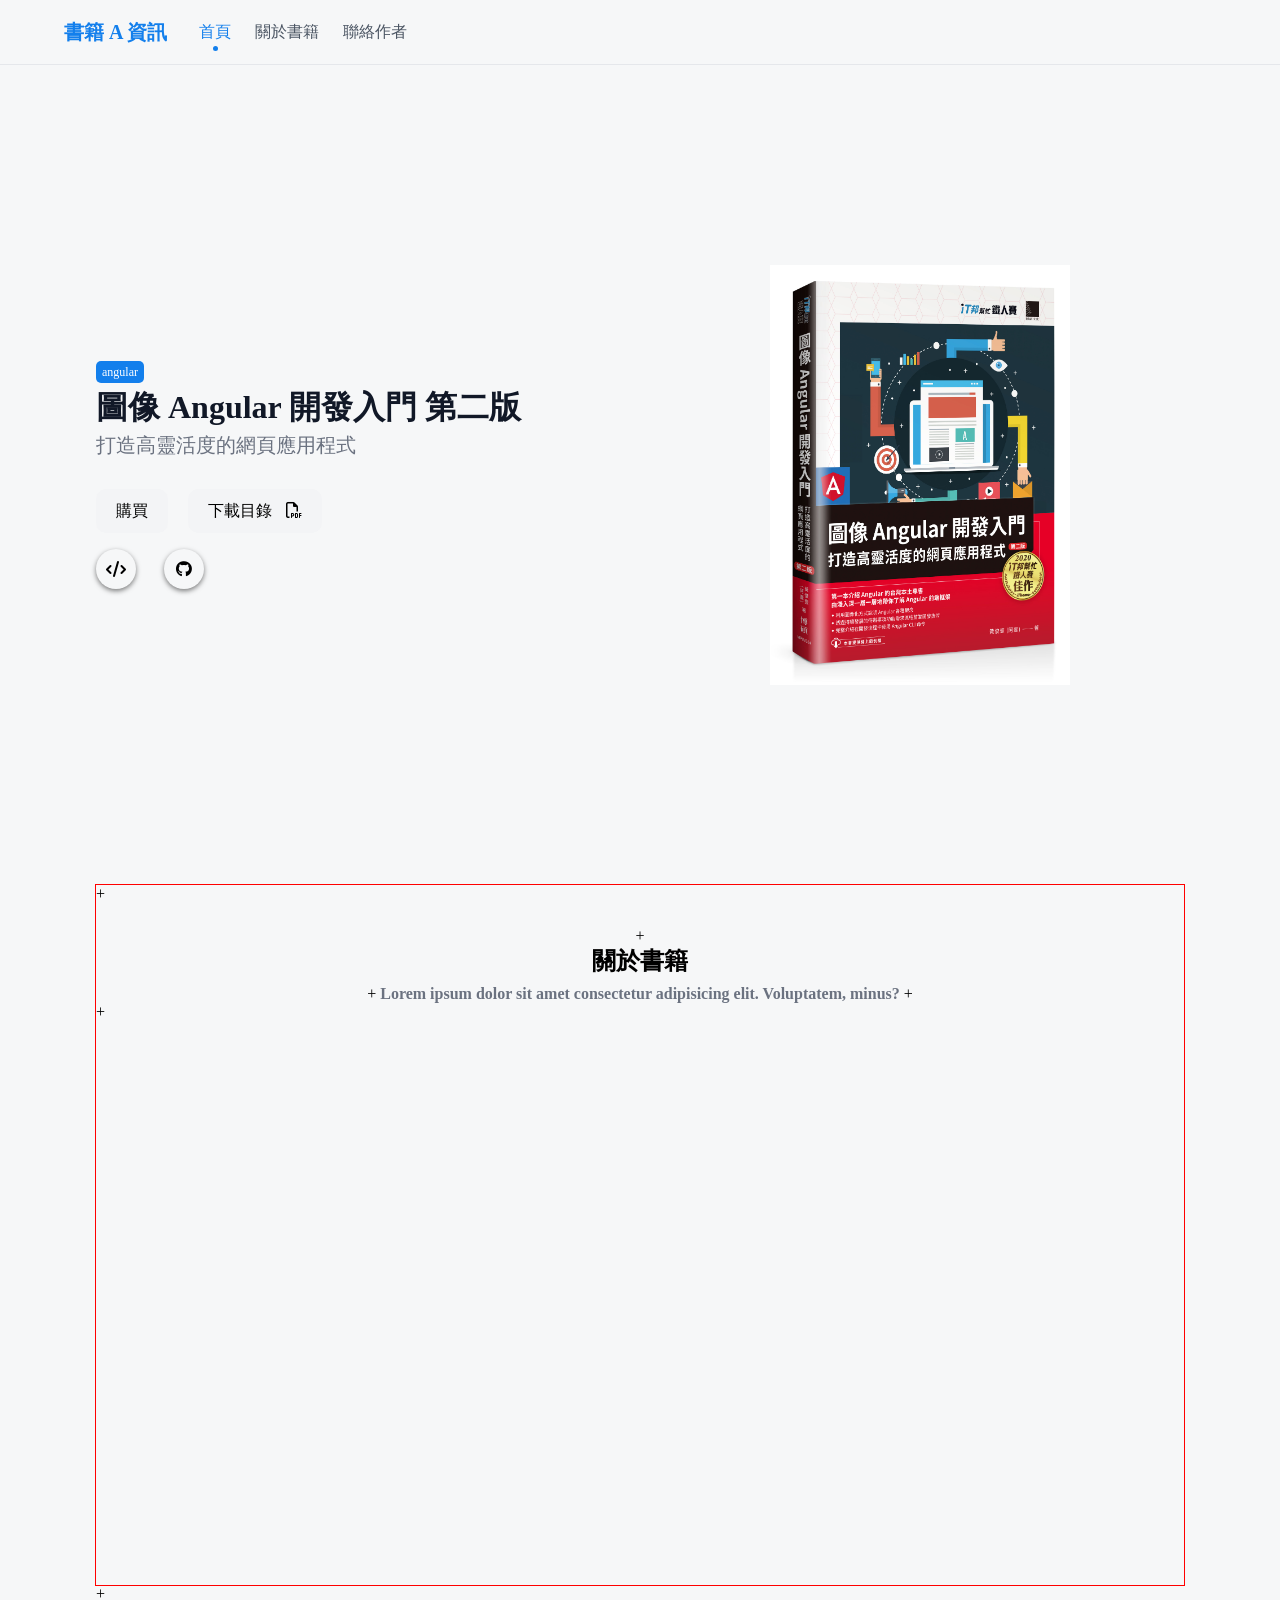
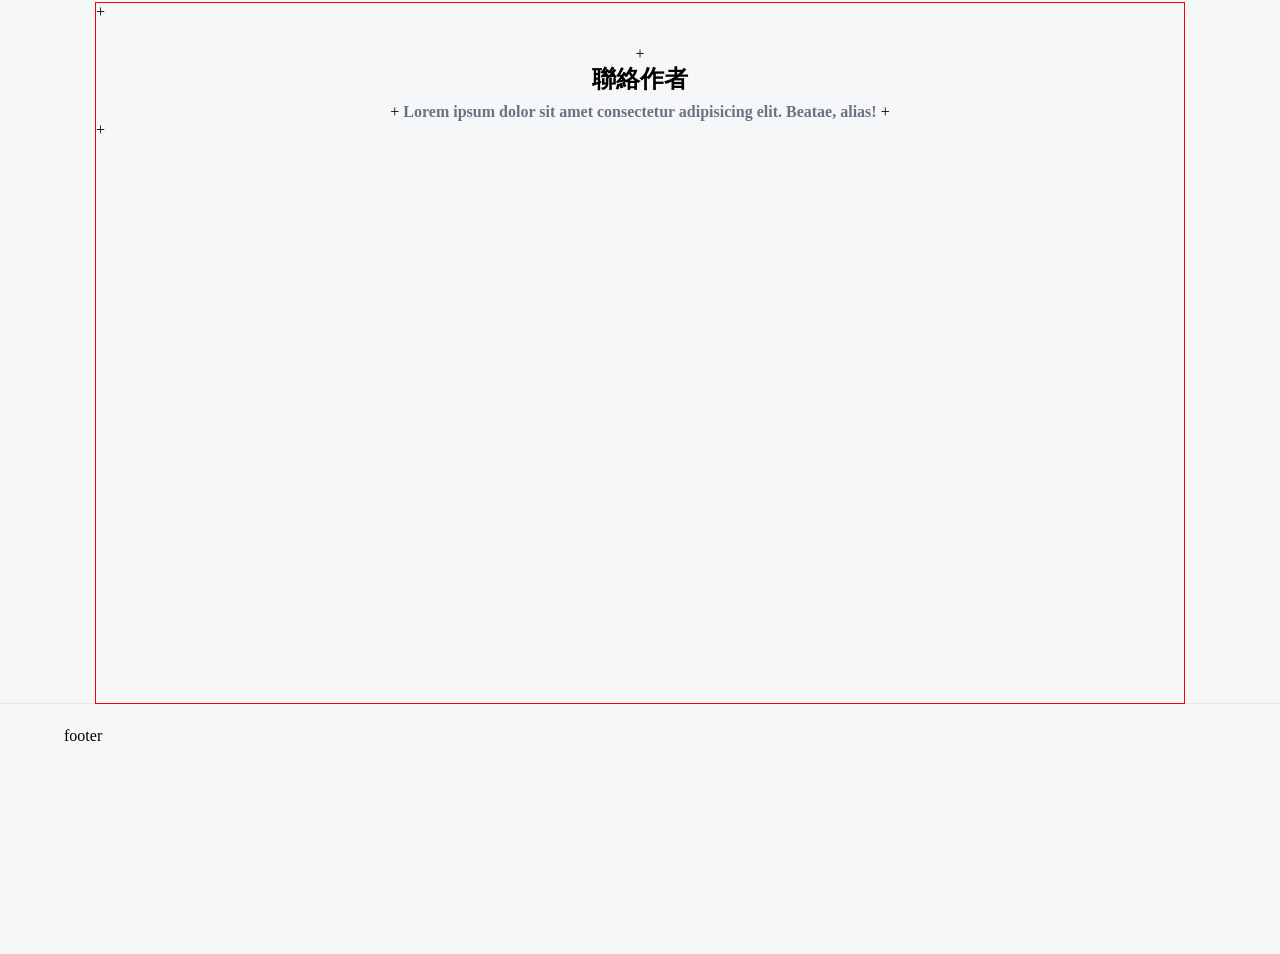
==== commit f003a86f: "feat(book): 各區域標題與次標題樣式設定" ====
--- a/src/book.html
+++ b/src/book.html
@@ -40,8 +40,18 @@
             <img src="./assets/images/angular.jpg" alt="圖像 Angular 開發入門第二版封面" />
           </div>
         </div>
-        <div id="book" class="page"><h2>關於書籍</h2></div>
-        <div id="contact" class="page"><h2>聯絡作者</h2></div>
+        <div id="book" class="page">
++          <div class="title">
++            <h2>關於書籍</h2>
++            <strong>Lorem ipsum dolor sit amet consectetur adipisicing elit. Voluptatem, minus?</strong>
++          </div>
++        </div>
++        <div id="contact" class="page">
++          <div class="title">
++            <h2>聯絡作者</h2>
++            <strong>Lorem ipsum dolor sit amet consectetur adipisicing elit. Beatae, alias!</strong>
++          </div>
++        </div>
       </main>
       <footer>
         <div class="container">
--- a/src/book.min.css
+++ b/src/book.min.css
@@ -1 +1 @@
-:root{--primary-color: #137fec;--second-color: #aa8e12;--white-color: #fff;--background-color: #f6f7f8;--text-color: #4b5563;--border-color: #e5e7eb;--gray-color-100: #f3f4f6;--gray-color-500: #6b7280;--header-color: #111827}:root{--search-bar-display: flex;--aside-display: block;--book-min-width: 256px;--container-padding-left: 2rem;--container-padding-right: 2rem;--nav-display: flex}@media(max-width: 1024px){:root{--search-bar-display: none;--aside-display: none;--book-min-width: 200px}}@media(max-width: 640px){:root{--container-padding-left: 1.5rem;--container-padding-right: 1.5rem;--nav-display: none}}header{border-bottom:solid 1px var(--border-color);background-color:var(--background-color);position:sticky;top:0;z-index:50}header div.container>div{gap:2rem}header .book-brand{margin:0px;font-size:1.25rem;font-weight:700;line-height:1.75rem;color:var(--primary-color)}header nav{display:var(--nav-display);gap:1.5rem}header nav .active{position:relative;color:var(--primary-color)}header nav .active::after{content:"";width:5px;height:5px;background-color:var(--primary-color);border-radius:50%;position:absolute;left:calc(50% - 2.5px);bottom:-8px}section{width:100%}section div.container{max-width:90vw;margin:0px auto;padding-left:var(--container-padding-left);padding-right:var(--container-padding-right)}section div.container>div{width:100%;height:4rem;display:flex;align-items:center}section main.wrapper{box-sizing:border-box;width:100%;max-width:90vw;margin:0 auto;padding-left:var(--container-padding-left);padding-right:var(--container-padding-right)}section main.wrapper>div[id]{scroll-margin-top:var(--book-header-offset)}section main.wrapper>div.home{min-height:calc(100vh - var(--book-header-offset, 5rem))}section main.wrapper>div.page{outline:solid 1px red;min-height:700px}a{color:var(--text-color);text-decoration:inherit}a:hover{color:var(--primary-color)}footer{border-top:1px solid var(--border-color);height:250px}div.home{display:flex;justify-content:space-between;gap:2rem}div.home>div{flex:1 1 0%;min-width:0;width:auto}div.home>div.text{display:flex;flex-direction:column;justify-content:center;overflow-wrap:anywhere}div.home>div.text .book-title{line-height:1.3}div.home>div.text>span{align-self:flex-start;background-color:var(--primary-color);color:var(--white-color);padding:3px 6px;font-size:.75rem;font-weight:400;line-height:1rem;border-radius:5px}div.home>div.text h3{margin:0;font-size:2rem;font-weight:700;line-height:3rem;color:var(--header-color)}div.home>div.text strong{font-size:1.25rem;font-weight:400;line-height:1.75rem;margin-bottom:30px;color:var(--gray-color-500)}div.home>div.text div.button{display:flex;flex-wrap:wrap;gap:1.25rem}div.home>div.text div.button button{font-size:1rem;font-weight:500;line-height:1.25rem;padding:.75rem 1.25rem;background-color:var(--gray-color-100);border:none;border-radius:10px;cursor:pointer}div.home>div.text div.button button:hover{background-color:var(--second-color);color:var(--white-color)}div.home>div.text div.button button>i{margin-left:10px}div.home>div.text div.icons{margin-top:1rem;display:flex;gap:1.75rem}div.home>div.text div.icons .icon{display:flex;justify-content:center;align-items:center;width:40px;height:40px;border-radius:50%;box-shadow:0px 2px 5px 0px rgba(0,0,0,.5);cursor:pointer}div.home>div.image{display:flex;justify-content:center;align-items:center}div.home>div.image img{display:block;width:min(100%,var(--home-image-width, 300px));height:auto}html,body{margin:0;padding:0}html{--book-header-offset: 5rem;scroll-behavior:smooth}body{background-color:var(--background-color)}@media(prefers-reduced-motion: reduce){html{scroll-behavior:auto}}/*# sourceMappingURL=book.min.css.map */+:root{--primary-color: #137fec;--second-color: #aa8e12;--white-color: #fff;--background-color: #f6f7f8;--text-color: #4b5563;--border-color: #e5e7eb;--gray-color-100: #f3f4f6;--gray-color-500: #6b7280;--header-color: #111827}:root{--search-bar-display: flex;--aside-display: block;--book-min-width: 256px;--container-padding-left: 2rem;--container-padding-right: 2rem;--nav-display: flex}@media(max-width: 1024px){:root{--search-bar-display: none;--aside-display: none;--book-min-width: 200px}}@media(max-width: 640px){:root{--container-padding-left: 1.5rem;--container-padding-right: 1.5rem;--nav-display: none}}header{border-bottom:solid 1px var(--border-color);background-color:var(--background-color);position:sticky;top:0;z-index:50}header div.container>div{gap:2rem}header .book-brand{margin:0px;font-size:1.25rem;font-weight:700;line-height:1.75rem;color:var(--primary-color)}header nav{display:var(--nav-display);gap:1.5rem}header nav .active{position:relative;color:var(--primary-color)}header nav .active::after{content:"";width:5px;height:5px;background-color:var(--primary-color);border-radius:50%;position:absolute;left:calc(50% - 2.5px);bottom:-8px}section{width:100%}section div.container{max-width:90vw;margin:0px auto;padding-left:var(--container-padding-left);padding-right:var(--container-padding-right)}section div.container>div{width:100%;height:4rem;display:flex;align-items:center}section main.wrapper{box-sizing:border-box;width:100%;max-width:90vw;margin:0 auto;padding-left:var(--container-padding-left);padding-right:var(--container-padding-right)}section main.wrapper>div[id]{scroll-margin-top:var(--book-header-offset)}section main.wrapper>div.home{min-height:calc(100vh - var(--book-header-offset, 5rem))}section main.wrapper>div.page{outline:solid 1px red;min-height:700px}section main.wrapper>div.page div.title{margin-top:1.5rem;text-align:center}section main.wrapper>div.page div.title h2{margin:0;margin-bottom:.5rem}section main.wrapper>div.page div.title strong{color:var(--gray-color-500)}a{color:var(--text-color);text-decoration:inherit}a:hover{color:var(--primary-color)}footer{border-top:1px solid var(--border-color);height:250px}div.home{display:flex;justify-content:space-between;gap:2rem}div.home>div{flex:1 1 0%;min-width:0;width:auto}div.home>div.text{display:flex;flex-direction:column;justify-content:center;overflow-wrap:anywhere}div.home>div.text .book-title{line-height:1.3}div.home>div.text>span{align-self:flex-start;background-color:var(--primary-color);color:var(--white-color);padding:3px 6px;font-size:.75rem;font-weight:400;line-height:1rem;border-radius:5px}div.home>div.text h3{margin:0;font-size:2rem;font-weight:700;line-height:3rem;color:var(--header-color)}div.home>div.text strong{font-size:1.25rem;font-weight:400;line-height:1.75rem;margin-bottom:30px;color:var(--gray-color-500)}div.home>div.text div.button{display:flex;flex-wrap:wrap;gap:1.25rem}div.home>div.text div.button button{font-size:1rem;font-weight:500;line-height:1.25rem;padding:.75rem 1.25rem;background-color:var(--gray-color-100);border:none;border-radius:10px;cursor:pointer}div.home>div.text div.button button:hover{background-color:var(--second-color);color:var(--white-color)}div.home>div.text div.button button>i{margin-left:10px}div.home>div.text div.icons{margin-top:1rem;display:flex;gap:1.75rem}div.home>div.text div.icons .icon{display:flex;justify-content:center;align-items:center;width:40px;height:40px;border-radius:50%;box-shadow:0px 2px 5px 0px rgba(0,0,0,.5);cursor:pointer}div.home>div.image{display:flex;justify-content:center;align-items:center}div.home>div.image img{display:block;width:min(100%,var(--home-image-width, 300px));height:auto}html,body{margin:0;padding:0}html{--book-header-offset: 5rem;scroll-behavior:smooth}body{background-color:var(--background-color)}@media(prefers-reduced-motion: reduce){html{scroll-behavior:auto}}/*# sourceMappingURL=book.min.css.map */
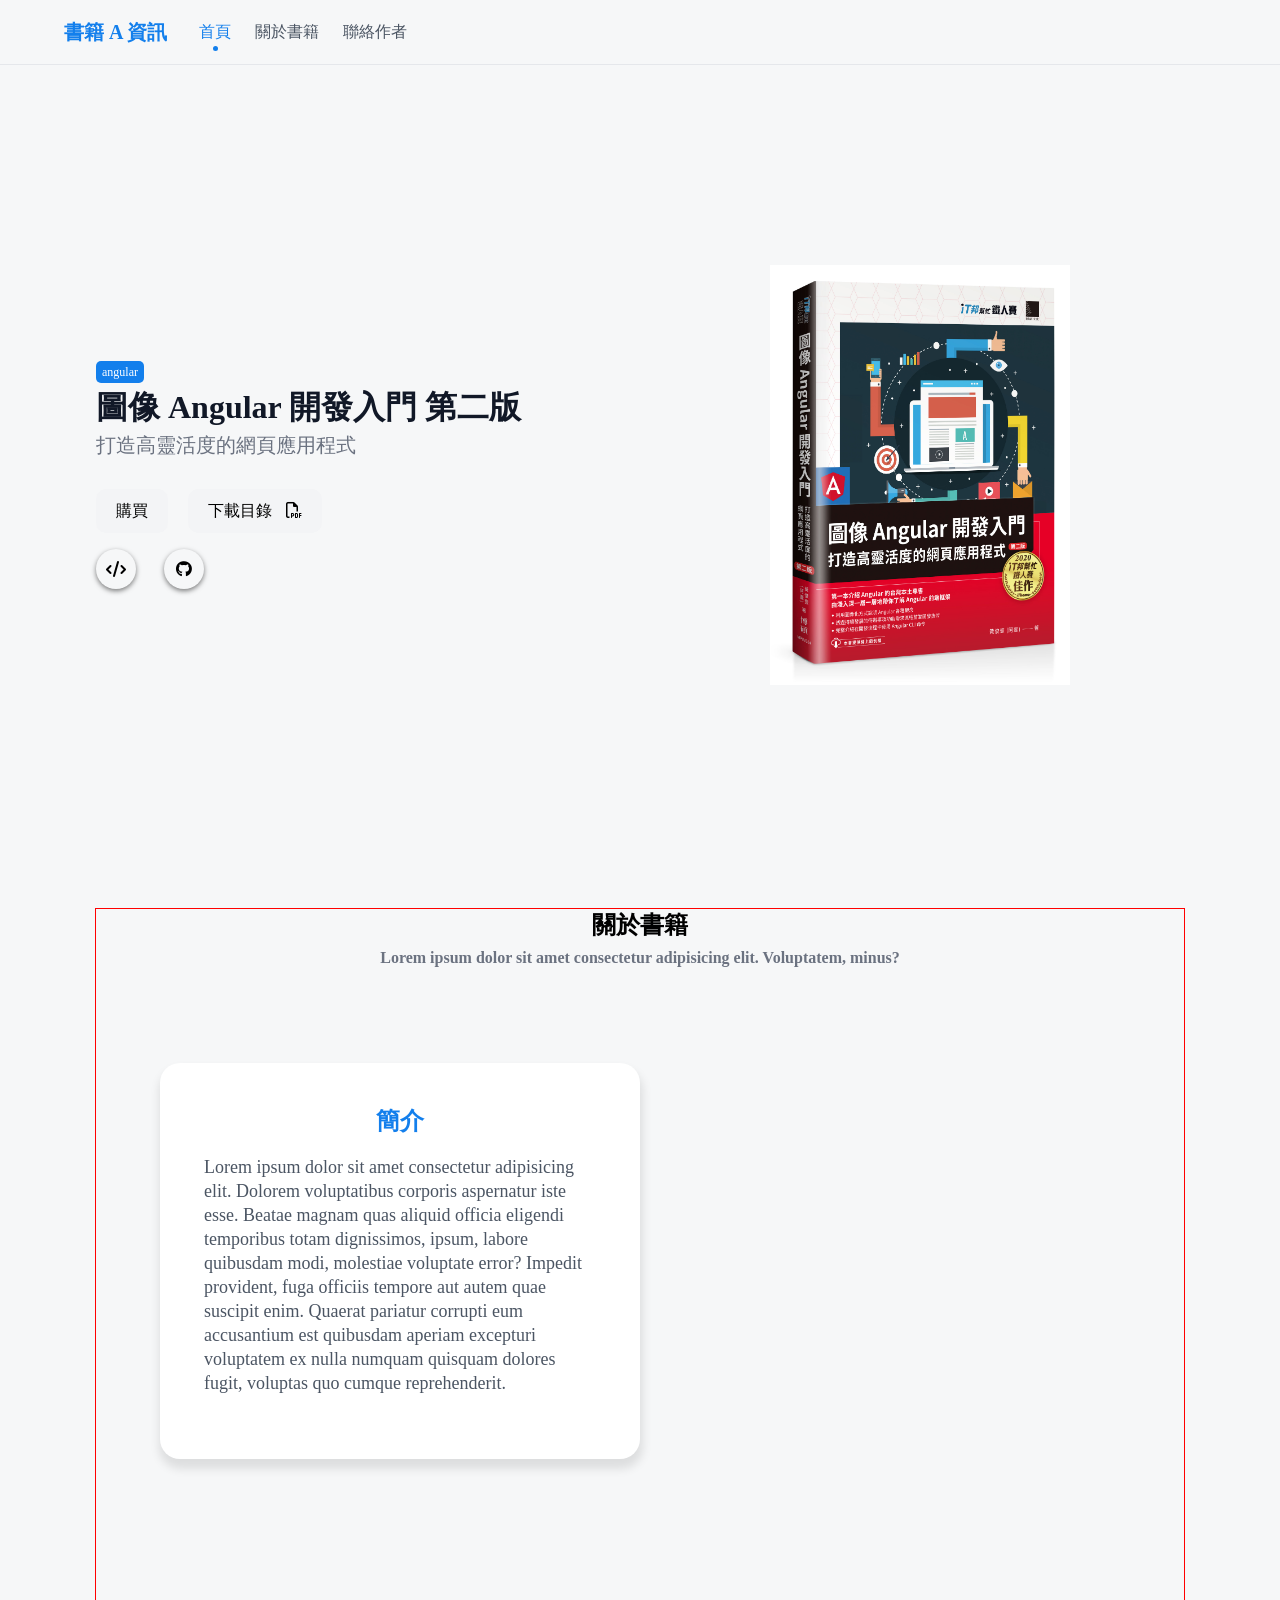
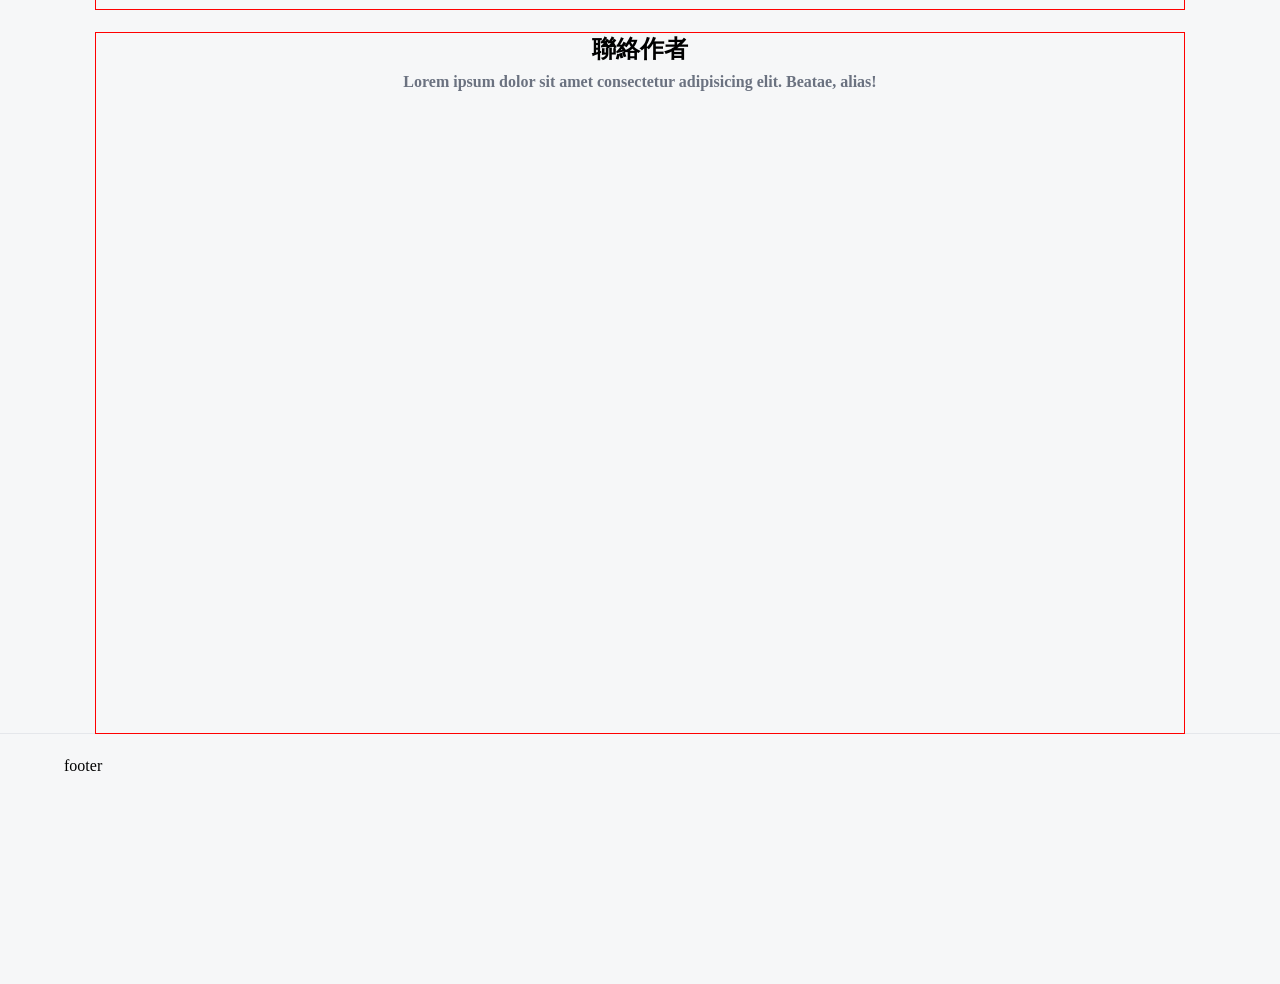
==== commit 5fc31919: "feat(book): 書籍簡介卡片樣式設定" ====
--- a/src/book.html
+++ b/src/book.html
@@ -41,17 +41,31 @@
           </div>
         </div>
         <div id="book" class="page">
-+          <div class="title">
-+            <h2>關於書籍</h2>
-+            <strong>Lorem ipsum dolor sit amet consectetur adipisicing elit. Voluptatem, minus?</strong>
-+          </div>
-+        </div>
-+        <div id="contact" class="page">
-+          <div class="title">
-+            <h2>聯絡作者</h2>
-+            <strong>Lorem ipsum dolor sit amet consectetur adipisicing elit. Beatae, alias!</strong>
-+          </div>
-+        </div>
+          <div class="title">
+            <h2>關於書籍</h2>
+            <strong>Lorem ipsum dolor sit amet consectetur adipisicing elit. Voluptatem, minus?</strong>
+          </div>
+          <div class="content">
+            <div class="introduce">
+              <div class="card">
+                <h3>簡介</h3>
+                <div>
+                  Lorem ipsum dolor sit amet consectetur adipisicing elit. Dolorem voluptatibus corporis aspernatur iste esse. Beatae magnam
+                  quas aliquid officia eligendi temporibus totam dignissimos, ipsum, labore quibusdam modi, molestiae voluptate error?
+                  Impedit provident, fuga officiis tempore aut autem quae suscipit enim. Quaerat pariatur corrupti eum accusantium est
+                  quibusdam aperiam excepturi voluptatem ex nulla numquam quisquam dolores fugit, voluptas quo cumque reprehenderit.
+                </div>
+              </div>
+            </div>
+            <div class="skills"></div>
+          </div>
+        </div>
+        <div id="contact" class="page">
+          <div class="title">
+            <h2>聯絡作者</h2>
+            <strong>Lorem ipsum dolor sit amet consectetur adipisicing elit. Beatae, alias!</strong>
+          </div>
+        </div>
       </main>
       <footer>
         <div class="container">
--- a/src/book.min.css
+++ b/src/book.min.css
@@ -1 +1 @@
-:root{--primary-color: #137fec;--second-color: #aa8e12;--white-color: #fff;--background-color: #f6f7f8;--text-color: #4b5563;--border-color: #e5e7eb;--gray-color-100: #f3f4f6;--gray-color-500: #6b7280;--header-color: #111827}:root{--search-bar-display: flex;--aside-display: block;--book-min-width: 256px;--container-padding-left: 2rem;--container-padding-right: 2rem;--nav-display: flex}@media(max-width: 1024px){:root{--search-bar-display: none;--aside-display: none;--book-min-width: 200px}}@media(max-width: 640px){:root{--container-padding-left: 1.5rem;--container-padding-right: 1.5rem;--nav-display: none}}header{border-bottom:solid 1px var(--border-color);background-color:var(--background-color);position:sticky;top:0;z-index:50}header div.container>div{gap:2rem}header .book-brand{margin:0px;font-size:1.25rem;font-weight:700;line-height:1.75rem;color:var(--primary-color)}header nav{display:var(--nav-display);gap:1.5rem}header nav .active{position:relative;color:var(--primary-color)}header nav .active::after{content:"";width:5px;height:5px;background-color:var(--primary-color);border-radius:50%;position:absolute;left:calc(50% - 2.5px);bottom:-8px}section{width:100%}section div.container{max-width:90vw;margin:0px auto;padding-left:var(--container-padding-left);padding-right:var(--container-padding-right)}section div.container>div{width:100%;height:4rem;display:flex;align-items:center}section main.wrapper{box-sizing:border-box;width:100%;max-width:90vw;margin:0 auto;padding-left:var(--container-padding-left);padding-right:var(--container-padding-right)}section main.wrapper>div[id]{scroll-margin-top:var(--book-header-offset)}section main.wrapper>div.home{min-height:calc(100vh - var(--book-header-offset, 5rem))}section main.wrapper>div.page{outline:solid 1px red;min-height:700px}section main.wrapper>div.page div.title{margin-top:1.5rem;text-align:center}section main.wrapper>div.page div.title h2{margin:0;margin-bottom:.5rem}section main.wrapper>div.page div.title strong{color:var(--gray-color-500)}a{color:var(--text-color);text-decoration:inherit}a:hover{color:var(--primary-color)}footer{border-top:1px solid var(--border-color);height:250px}div.home{display:flex;justify-content:space-between;gap:2rem}div.home>div{flex:1 1 0%;min-width:0;width:auto}div.home>div.text{display:flex;flex-direction:column;justify-content:center;overflow-wrap:anywhere}div.home>div.text .book-title{line-height:1.3}div.home>div.text>span{align-self:flex-start;background-color:var(--primary-color);color:var(--white-color);padding:3px 6px;font-size:.75rem;font-weight:400;line-height:1rem;border-radius:5px}div.home>div.text h3{margin:0;font-size:2rem;font-weight:700;line-height:3rem;color:var(--header-color)}div.home>div.text strong{font-size:1.25rem;font-weight:400;line-height:1.75rem;margin-bottom:30px;color:var(--gray-color-500)}div.home>div.text div.button{display:flex;flex-wrap:wrap;gap:1.25rem}div.home>div.text div.button button{font-size:1rem;font-weight:500;line-height:1.25rem;padding:.75rem 1.25rem;background-color:var(--gray-color-100);border:none;border-radius:10px;cursor:pointer}div.home>div.text div.button button:hover{background-color:var(--second-color);color:var(--white-color)}div.home>div.text div.button button>i{margin-left:10px}div.home>div.text div.icons{margin-top:1rem;display:flex;gap:1.75rem}div.home>div.text div.icons .icon{display:flex;justify-content:center;align-items:center;width:40px;height:40px;border-radius:50%;box-shadow:0px 2px 5px 0px rgba(0,0,0,.5);cursor:pointer}div.home>div.image{display:flex;justify-content:center;align-items:center}div.home>div.image img{display:block;width:min(100%,var(--home-image-width, 300px));height:auto}html,body{margin:0;padding:0}html{--book-header-offset: 5rem;scroll-behavior:smooth}body{background-color:var(--background-color)}@media(prefers-reduced-motion: reduce){html{scroll-behavior:auto}}/*# sourceMappingURL=book.min.css.map */+:root{--primary-color: #137fec;--second-color: #aa8e12;--white-color: #fff;--background-color: #f6f7f8;--text-color: #4b5563;--border-color: #e5e7eb;--gray-color-100: #f3f4f6;--gray-color-500: #6b7280;--header-color: #111827}:root{--search-bar-display: flex;--aside-display: block;--book-min-width: 256px;--container-padding-left: 2rem;--container-padding-right: 2rem;--nav-display: flex}@media(max-width: 1024px){:root{--search-bar-display: none;--aside-display: none;--book-min-width: 200px}}@media(max-width: 640px){:root{--container-padding-left: 1.5rem;--container-padding-right: 1.5rem;--nav-display: none}}header{border-bottom:solid 1px var(--border-color);background-color:var(--background-color);position:sticky;top:0;z-index:50}header div.container>div{gap:2rem}header .book-brand{margin:0px;font-size:1.25rem;font-weight:700;line-height:1.75rem;color:var(--primary-color)}header nav{display:var(--nav-display);gap:1.5rem}header nav .active{position:relative;color:var(--primary-color)}header nav .active::after{content:"";width:5px;height:5px;background-color:var(--primary-color);border-radius:50%;position:absolute;left:calc(50% - 2.5px);bottom:-8px}section{width:100%}section div.container{max-width:90vw;margin:0px auto;padding-left:var(--container-padding-left);padding-right:var(--container-padding-right)}section div.container>div{width:100%;height:4rem;display:flex;align-items:center}section main.wrapper{box-sizing:border-box;width:100%;max-width:90vw;margin:0 auto;padding-left:var(--container-padding-left);padding-right:var(--container-padding-right)}section main.wrapper>div[id]{scroll-margin-top:var(--book-header-offset)}section main.wrapper>div.home{min-height:calc(100vh - var(--book-header-offset, 5rem))}section main.wrapper>div.page{outline:solid 1px red;min-height:700px}section main.wrapper>div.page div.title{margin-top:1.5rem;margin-bottom:6rem;text-align:center}section main.wrapper>div.page div.title h2{margin:0;margin-bottom:.5rem}section main.wrapper>div.page div.title strong{color:var(--gray-color-500)}a{color:var(--text-color);text-decoration:inherit}a:hover{color:var(--primary-color)}footer{border-top:1px solid var(--border-color);height:250px}div.home{display:flex;justify-content:space-between;gap:2rem}div.home>div{flex:1 1 0%;min-width:0;width:auto}div.home>div.text{display:flex;flex-direction:column;justify-content:center;overflow-wrap:anywhere}div.home>div.text .book-title{line-height:1.3}div.home>div.text>span{align-self:flex-start;background-color:var(--primary-color);color:var(--white-color);padding:3px 6px;font-size:.75rem;font-weight:400;line-height:1rem;border-radius:5px}div.home>div.text h3{margin:0;font-size:2rem;font-weight:700;line-height:3rem;color:var(--header-color)}div.home>div.text strong{font-size:1.25rem;font-weight:400;line-height:1.75rem;margin-bottom:30px;color:var(--gray-color-500)}div.home>div.text div.button{display:flex;flex-wrap:wrap;gap:1.25rem}div.home>div.text div.button button{font-size:1rem;font-weight:500;line-height:1.25rem;padding:.75rem 1.25rem;background-color:var(--gray-color-100);border:none;border-radius:10px;cursor:pointer}div.home>div.text div.button button:hover{background-color:var(--second-color);color:var(--white-color)}div.home>div.text div.button button>i{margin-left:10px}div.home>div.text div.icons{margin-top:1rem;display:flex;gap:1.75rem}div.home>div.text div.icons .icon{display:flex;justify-content:center;align-items:center;width:40px;height:40px;border-radius:50%;box-shadow:0px 2px 5px 0px rgba(0,0,0,.5);cursor:pointer}div.home>div.image{display:flex;justify-content:center;align-items:center}div.home>div.image img{display:block;width:min(100%,var(--home-image-width, 300px));height:auto}div.content{display:flex;justify-content:space-between;gap:50px}div.introduce{width:50%}div.introduce div.card{display:flex;flex-direction:column;justify-content:center;align-items:center;margin-left:4rem;padding:1.5rem 1.25rem 4rem;background-color:var(--white-color);border-radius:20px;box-shadow:1px 8px 10px 2px rgba(0,0,0,.1)}div.introduce div.card h3{margin-bottom:1.5rem;font-size:1.5rem;font-weight:600;line-height:1.25rem;color:var(--primary-color)}div.introduce div.card>div{padding-inline:1.5rem;font-size:1.125rem;font-weight:400;line-height:1.5rem;color:var(--text-color)}html,body{margin:0;padding:0}html{--book-header-offset: 5rem;scroll-behavior:smooth}body{background-color:var(--background-color)}@media(prefers-reduced-motion: reduce){html{scroll-behavior:auto}}/*# sourceMappingURL=book.min.css.map */
